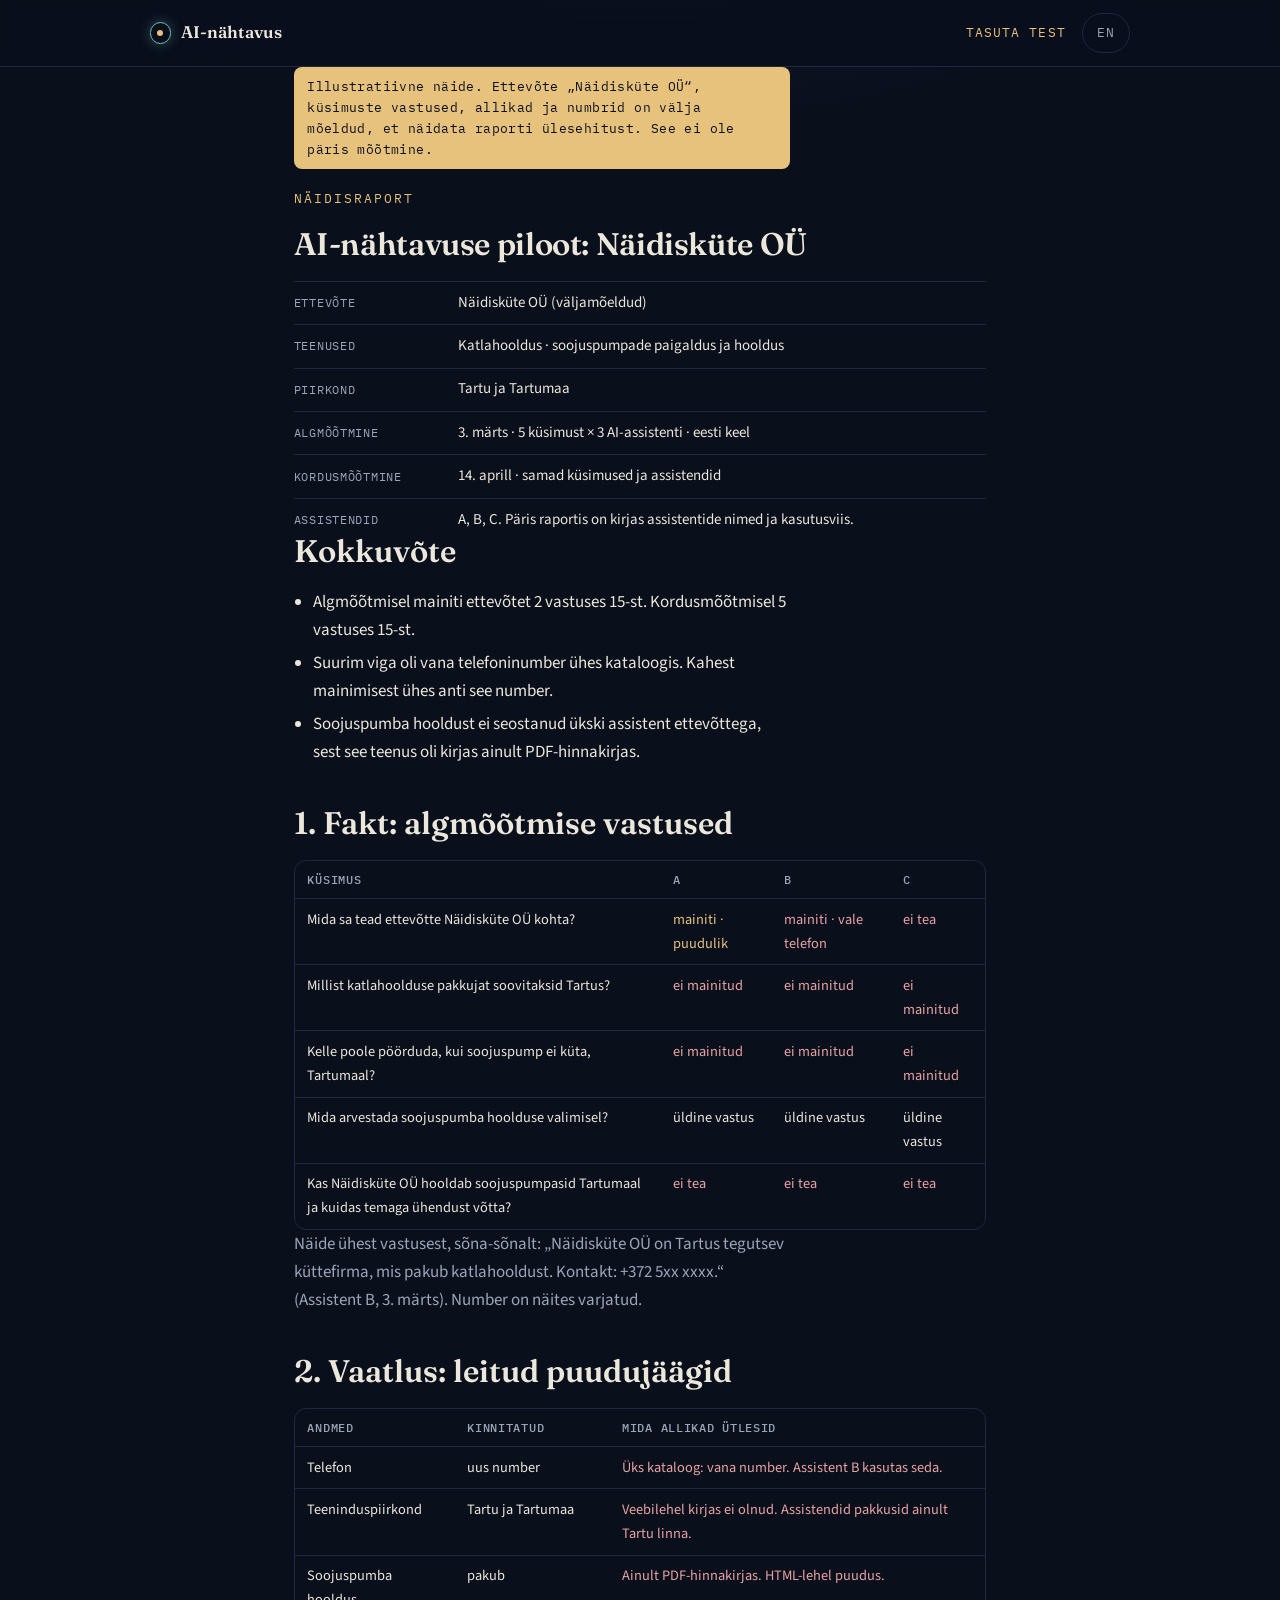
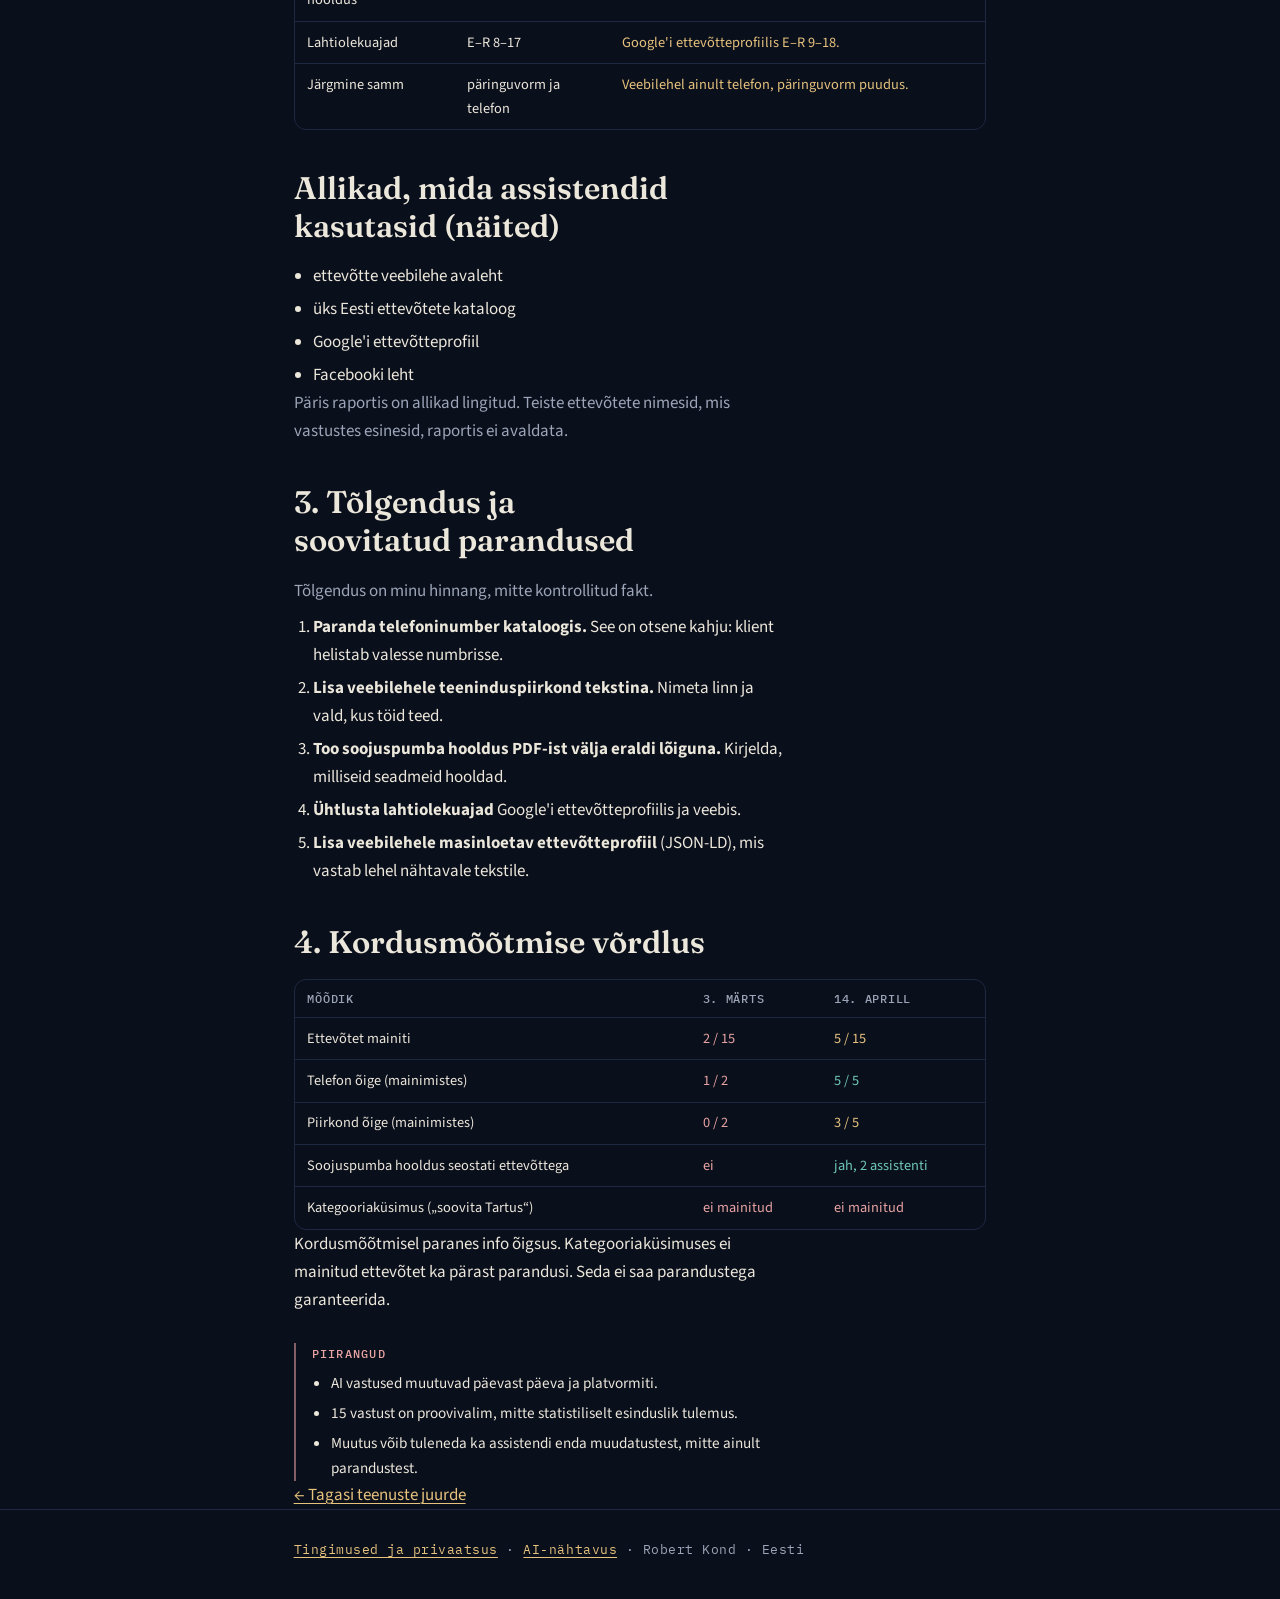
==== naidisraport.html @ b55ccf9b "feat: illustrative sample report page (fictional company, noindex) Fact, observation and interpretat" ====
<!DOCTYPE html>
<html lang="et" data-default-lang="et">
<head>
<meta charset="utf-8">
<meta name="viewport" content="width=device-width, initial-scale=1, viewport-fit=cover">
<title>Näidisraport · AI-nähtavus</title>
<meta name="description" content="Illustratiivne näidisraport: kuidas näeb välja AI-nähtavuse mõõtmise tulemus. Ettevõte ja andmed on välja mõeldud.">
<!-- Fictional company: keep it out of search indexes so no system mistakes it for a real business. -->
<meta name="robots" content="noindex">
<meta name="theme-color" content="#0A0F1C">
<link rel="canonical" href="https://rkcd.github.io/ai-nahtavus/naidisraport.html">
<script>(function(){var d=document.documentElement,q=location.search.match(/[?&]lang=(en|et)\b/),h=location.hash.match(/-(en|et)$/),l=q?q[1]:h?h[1]:d.getAttribute("data-default-lang");d.classList.add("js","lang-"+l);d.lang=l;})();</script>
<link rel="preconnect" href="https://fonts.googleapis.com">
<link rel="preconnect" href="https://fonts.gstatic.com" crossorigin>
<link rel="stylesheet" href="https://fonts.googleapis.com/css2?family=Fraunces:ital,wght@0,600;1,500&family=IBM+Plex+Mono:wght@400;500&family=Source+Sans+3:wght@400;600&display=swap">
<link rel="stylesheet" href="site.css">
</head>
<body>
<div class="stars-static" aria-hidden="true"></div>

<!-- ================= EESTI ================= -->
<div class="page" data-lang="et" lang="et">
<a class="skip-link" href="#main-et">Hüppa sisu juurde</a>
<header class="site-head">
  <div class="wrap">
    <a class="site-name" href="./"><span class="mark" aria-hidden="true"></span>AI-nähtavus</a>
    <span class="head-right">
      <a class="head-link" href="./#test-et">Tasuta test</a>
      <button class="lang-btn" type="button" data-set="en" aria-label="Switch to English">EN</button>
    </span>
  </div>
</header>
<main id="main-et">
  <article class="block top doc" aria-labelledby="h-r-et">
    <div class="wrap">
      <p class="notice">Illustratiivne näide. Ettevõte „Näidisküte OÜ“, küsimuste vastused, allikad ja numbrid on välja mõeldud, et näidata raporti ülesehitust. See ei ole päris mõõtmine.</p>
      <p class="kicker">Näidisraport</p>
      <h1 id="h-r-et" class="h2">AI-nähtavuse piloot: Näidisküte OÜ</h1>
      <dl class="spec">
        <div><dt>Ettevõte</dt><dd>Näidisküte OÜ (väljamõeldud)</dd></div>
        <div><dt>Teenused</dt><dd>Katlahooldus · soojuspumpade paigaldus ja hooldus</dd></div>
        <div><dt>Piirkond</dt><dd>Tartu ja Tartumaa</dd></div>
        <div><dt>Algmõõtmine</dt><dd>3. märts · 5 küsimust × 3 AI-assistenti · eesti keel</dd></div>
        <div><dt>Kordusmõõtmine</dt><dd>14. aprill · samad küsimused ja assistendid</dd></div>
        <div><dt>Assistendid</dt><dd>A, B, C. Päris raportis on kirjas assistentide nimed ja kasutusviis.</dd></div>
      </dl>

      <h2>Kokkuvõte</h2>
      <ul>
        <li>Algmõõtmisel mainiti ettevõtet 2 vastuses 15-st. Kordusmõõtmisel 5 vastuses 15-st.</li>
        <li>Suurim viga oli vana telefoninumber ühes kataloogis. Kahest mainimisest ühes anti see number.</li>
        <li>Soojuspumba hooldust ei seostanud ükski assistent ettevõttega, sest see teenus oli kirjas ainult PDF-hinnakirjas.</li>
      </ul>

      <h2>1. Fakt: algmõõtmise vastused</h2>
      <div class="rtable-wrap">
        <table class="rtable">
          <thead><tr><th>Küsimus</th><th>A</th><th>B</th><th>C</th></tr></thead>
          <tbody>
            <tr><td>Mida sa tead ettevõtte Näidisküte OÜ kohta?</td><td class="mid">mainiti · puudulik</td><td class="bad">mainiti · vale telefon</td><td class="bad">ei tea</td></tr>
            <tr><td>Millist katlahoolduse pakkujat soovitaksid Tartus?</td><td class="bad">ei mainitud</td><td class="bad">ei mainitud</td><td class="bad">ei mainitud</td></tr>
            <tr><td>Kelle poole pöörduda, kui soojuspump ei küta, Tartumaal?</td><td class="bad">ei mainitud</td><td class="bad">ei mainitud</td><td class="bad">ei mainitud</td></tr>
            <tr><td>Mida arvestada soojuspumba hoolduse valimisel?</td><td>üldine vastus</td><td>üldine vastus</td><td>üldine vastus</td></tr>
            <tr><td>Kas Näidisküte OÜ hooldab soojuspumpasid Tartumaal ja kuidas temaga ühendust võtta?</td><td class="bad">ei tea</td><td class="bad">ei tea</td><td class="bad">ei tea</td></tr>
          </tbody>
        </table>
      </div>
      <p class="muted">Näide ühest vastusest, sõna-sõnalt: „Näidisküte OÜ on Tartus tegutsev küttefirma, mis pakub katlahooldust. Kontakt: +372 5xx xxxx.“ (Assistent B, 3. märts). Number on näites varjatud.</p>

      <h2>2. Vaatlus: leitud puudujäägid</h2>
      <div class="rtable-wrap">
        <table class="rtable">
          <thead><tr><th>Andmed</th><th>Kinnitatud</th><th>Mida allikad ütlesid</th></tr></thead>
          <tbody>
            <tr><td>Telefon</td><td>uus number</td><td class="bad">Üks kataloog: vana number. Assistent B kasutas seda.</td></tr>
            <tr><td>Teeninduspiirkond</td><td>Tartu ja Tartumaa</td><td class="bad">Veebilehel kirjas ei olnud. Assistendid pakkusid ainult Tartu linna.</td></tr>
            <tr><td>Soojuspumba hooldus</td><td>pakub</td><td class="bad">Ainult PDF-hinnakirjas. HTML-lehel puudus.</td></tr>
            <tr><td>Lahtiolekuajad</td><td>E–R 8–17</td><td class="mid">Google'i ettevõtteprofiilis E–R 9–18.</td></tr>
            <tr><td>Järgmine samm</td><td>päringuvorm ja telefon</td><td class="mid">Veebilehel ainult telefon, päringuvorm puudus.</td></tr>
          </tbody>
        </table>
      </div>

      <h2>Allikad, mida assistendid kasutasid (näited)</h2>
      <ul>
        <li>ettevõtte veebilehe avaleht</li>
        <li>üks Eesti ettevõtete kataloog</li>
        <li>Google'i ettevõtteprofiil</li>
        <li>Facebooki leht</li>
      </ul>
      <p class="muted">Päris raportis on allikad lingitud. Teiste ettevõtete nimesid, mis vastustes esinesid, raportis ei avaldata.</p>

      <h2>3. Tõlgendus ja soovitatud parandused</h2>
      <p class="muted">Tõlgendus on minu hinnang, mitte kontrollitud fakt.</p>
      <ol>
        <li><b>Paranda telefoninumber kataloogis.</b> See on otsene kahju: klient helistab valesse numbrisse.</li>
        <li><b>Lisa veebilehele teeninduspiirkond tekstina.</b> Nimeta linn ja vald, kus töid teed.</li>
        <li><b>Too soojuspumba hooldus PDF-ist välja eraldi lõiguna.</b> Kirjelda, milliseid seadmeid hooldad.</li>
        <li><b>Ühtlusta lahtiolekuajad</b> Google'i ettevõtteprofiilis ja veebis.</li>
        <li><b>Lisa veebilehele masinloetav ettevõtteprofiil</b> (JSON-LD), mis vastab lehel nähtavale tekstile.</li>
      </ol>

      <h2>4. Kordusmõõtmise võrdlus</h2>
      <div class="rtable-wrap">
        <table class="rtable">
          <thead><tr><th>Mõõdik</th><th>3. märts</th><th>14. aprill</th></tr></thead>
          <tbody>
            <tr><td>Ettevõtet mainiti</td><td class="bad">2 / 15</td><td class="mid">5 / 15</td></tr>
            <tr><td>Telefon õige (mainimistes)</td><td class="bad">1 / 2</td><td class="ok">5 / 5</td></tr>
            <tr><td>Piirkond õige (mainimistes)</td><td class="bad">0 / 2</td><td class="mid">3 / 5</td></tr>
            <tr><td>Soojuspumba hooldus seostati ettevõttega</td><td class="bad">ei</td><td class="ok">jah, 2 assistenti</td></tr>
            <tr><td>Kategooriaküsimus („soovita Tartus“)</td><td class="bad">ei mainitud</td><td class="bad">ei mainitud</td></tr>
          </tbody>
        </table>
      </div>
      <p>Kordusmõõtmisel paranes info õigsus. Kategooriaküsimuses ei mainitud ettevõtet ka pärast parandusi. Seda ei saa parandustega garanteerida.</p>

      <div class="limits">
        <b class="label">Piirangud</b>
        <ul>
          <li>AI vastused muutuvad päevast päeva ja platvormiti.</li>
          <li>15 vastust on proovivalim, mitte statistiliselt esinduslik tulemus.</li>
          <li>Muutus võib tuleneda ka assistendi enda muudatustest, mitte ainult parandustest.</li>
        </ul>
      </div>
      <p class="more"><a href="./#teenused-et">← Tagasi teenuste juurde</a></p>
    </div>
  </article>
</main>
<footer class="site-foot"><div class="wrap"><p><a href="tingimused.html">Tingimused ja privaatsus</a> · <a href="./">AI-nähtavus</a> · Robert Kond · Eesti</p></div></footer>
</div>

<!-- ================= ENGLISH ================= -->
<div class="page" data-lang="en" lang="en">
<a class="skip-link" href="#main-en">Skip to content</a>
<header class="site-head">
  <div class="wrap">
    <a class="site-name" href="./?lang=en"><span class="mark" aria-hidden="true"></span>AI Visibility</a>
    <span class="head-right">
      <a class="head-link" href="./?lang=en#test-en">Free test</a>
      <button class="lang-btn" type="button" data-set="et" aria-label="Vaheta eesti keelde">ET</button>
    </span>
  </div>
</header>
<main id="main-en">
  <article class="block top doc" aria-labelledby="h-r-en">
    <div class="wrap">
      <p class="notice">Illustrative example. The company “Näidisküte OÜ”, the answers, sources and numbers are made up to show how the report is structured. This is not a real measurement.</p>
      <p class="kicker">Sample report</p>
      <h1 id="h-r-en" class="h2">AI visibility pilot: Näidisküte OÜ</h1>
      <dl class="spec">
        <div><dt>Company</dt><dd>Näidisküte OÜ (fictional)</dd></div>
        <div><dt>Services</dt><dd>Boiler maintenance · heat pump installation and maintenance</dd></div>
        <div><dt>Area</dt><dd>Tartu and Tartu County</dd></div>
        <div><dt>Baseline</dt><dd>3 March · 5 questions × 3 AI assistants · Estonian</dd></div>
        <div><dt>Follow-up</dt><dd>14 April · same questions and assistants</dd></div>
        <div><dt>Assistants</dt><dd>A, B, C. A real report names the assistants and how they were used.</dd></div>
      </dl>

      <h2>Summary</h2>
      <ul>
        <li>At baseline the company was mentioned in 2 of 15 answers. At follow-up, in 5 of 15.</li>
        <li>The biggest error was an old phone number in one directory. One of the two mentions gave that number.</li>
        <li>No assistant linked heat pump maintenance to the company, because the service was only listed in a PDF price list.</li>
      </ul>

      <h2>1. Fact: baseline answers</h2>
      <div class="rtable-wrap">
        <table class="rtable">
          <thead><tr><th>Question</th><th>A</th><th>B</th><th>C</th></tr></thead>
          <tbody>
            <tr><td>What do you know about Näidisküte OÜ?</td><td class="mid">mentioned · incomplete</td><td class="bad">mentioned · wrong phone</td><td class="bad">doesn’t know</td></tr>
            <tr><td>Which boiler maintenance provider would you recommend in Tartu?</td><td class="bad">not mentioned</td><td class="bad">not mentioned</td><td class="bad">not mentioned</td></tr>
            <tr><td>Who should I call if my heat pump isn’t heating, in Tartu County?</td><td class="bad">not mentioned</td><td class="bad">not mentioned</td><td class="bad">not mentioned</td></tr>
            <tr><td>What should I consider when choosing heat pump maintenance?</td><td>general answer</td><td>general answer</td><td>general answer</td></tr>
            <tr><td>Does Näidisküte OÜ service heat pumps in Tartu County, and how do I contact them?</td><td class="bad">doesn’t know</td><td class="bad">doesn’t know</td><td class="bad">doesn’t know</td></tr>
          </tbody>
        </table>
      </div>
      <p class="muted">One answer, word for word: “Näidisküte OÜ is a heating company in Tartu offering boiler maintenance. Contact: +372 5xx xxxx.” (Assistant B, 3 March). The number is masked in this example.</p>

      <h2>2. Observation: gaps found</h2>
      <div class="rtable-wrap">
        <table class="rtable">
          <thead><tr><th>Data</th><th>Confirmed</th><th>What sources said</th></tr></thead>
          <tbody>
            <tr><td>Phone</td><td>new number</td><td class="bad">One directory: old number. Assistant B used it.</td></tr>
            <tr><td>Service area</td><td>Tartu and Tartu County</td><td class="bad">Not stated on the website. Assistants offered only Tartu city.</td></tr>
            <tr><td>Heat pump maintenance</td><td>offered</td><td class="bad">Only in a PDF price list. Missing from the HTML pages.</td></tr>
            <tr><td>Opening hours</td><td>Mon–Fri 8–17</td><td class="mid">Google Business Profile: Mon–Fri 9–18.</td></tr>
            <tr><td>Next step</td><td>enquiry form and phone</td><td class="mid">Website showed only the phone, no enquiry form.</td></tr>
          </tbody>
        </table>
      </div>

      <h2>Sources the assistants used (examples)</h2>
      <ul>
        <li>company website front page</li>
        <li>one Estonian business directory</li>
        <li>Google Business Profile</li>
        <li>Facebook page</li>
      </ul>
      <p class="muted">A real report links the sources. Names of other companies that appeared in the answers are not published.</p>

      <h2>3. Interpretation and recommended fixes</h2>
      <p class="muted">Interpretation is my view, not a verified fact.</p>
      <ol>
        <li><b>Fix the phone number in the directory.</b> This is direct harm: customers call the wrong number.</li>
        <li><b>State the service area on the website as text.</b> Name the towns and municipalities you cover.</li>
        <li><b>Move heat pump maintenance out of the PDF into its own section.</b> Say which equipment you service.</li>
        <li><b>Align opening hours</b> in the Google Business Profile and on the website.</li>
        <li><b>Add a machine-readable company profile</b> (JSON-LD) to the website that matches the visible text.</li>
      </ol>

      <h2>4. Follow-up comparison</h2>
      <div class="rtable-wrap">
        <table class="rtable">
          <thead><tr><th>Measure</th><th>3 March</th><th>14 April</th></tr></thead>
          <tbody>
            <tr><td>Company mentioned</td><td class="bad">2 / 15</td><td class="mid">5 / 15</td></tr>
            <tr><td>Phone correct (in mentions)</td><td class="bad">1 / 2</td><td class="ok">5 / 5</td></tr>
            <tr><td>Area correct (in mentions)</td><td class="bad">0 / 2</td><td class="mid">3 / 5</td></tr>
            <tr><td>Heat pump maintenance linked to the company</td><td class="bad">no</td><td class="ok">yes, 2 assistants</td></tr>
            <tr><td>Category question (“recommend in Tartu”)</td><td class="bad">not mentioned</td><td class="bad">not mentioned</td></tr>
          </tbody>
        </table>
      </div>
      <p>The accuracy of the information improved at follow-up. The company was still not mentioned in the category question. Fixes cannot guarantee that.</p>

      <div class="limits">
        <b class="label">Limits</b>
        <ul>
          <li>AI answers change from day to day and between platforms.</li>
          <li>15 answers is a sample, not a statistically representative result.</li>
          <li>A change can also come from the assistant itself, not only from the fixes.</li>
        </ul>
      </div>
      <p class="more"><a href="./?lang=en#services-en">← Back to services</a></p>
    </div>
  </article>
</main>
<footer class="site-foot"><div class="wrap"><p><a href="tingimused.html?lang=en">Terms and privacy</a> · <a href="./?lang=en">AI Visibility</a> · Robert Kond · Estonia</p></div></footer>
</div>

<script src="site.js"></script>
</body>
</html>
---- site.css ----
/* AI-nähtavus. Layout: a night sky. Topic stars drift slowly toward the portrait in the hero; below it, one calm reading column on deep navy. */
:root {
  --night: #0A0F1C;
  --night-2: #101828;
  --line: #1E2840;
  --ivory: #ECE7DB;
  --muted: #9CA5B7;
  --gold: #E6C27D;
  --gold-hi: #F2D8A4;
  --teal: #6FC7B8;
  --on-gold: #0A0F1C;
  --warn: #E8A3A3;
  --display: "Fraunces", Georgia, "Times New Roman", serif;
  --sans: "Source Sans 3", "Segoe UI", system-ui, sans-serif;
  --mono: "IBM Plex Mono", ui-monospace, "Cascadia Mono", Consolas, monospace;
  color-scheme: dark;
}

* { box-sizing: border-box; }
html { scroll-behavior: smooth; }
@media (prefers-reduced-motion: reduce) { html { scroll-behavior: auto; } }
body {
  margin: 0; position: relative; min-height: 100vh;
  background:
    radial-gradient(1100px 620px at 50% -8%, #16223C 0%, rgba(22,34,60,0) 62%),
    var(--night);
  color: var(--ivory); font-family: var(--sans); font-size: 1.0625rem; line-height: 1.65;
  -webkit-font-smoothing: antialiased;
}
h1, h2, h3, p, ol, ul, dl, dd { margin: 0; }
a { color: var(--gold); text-decoration-thickness: 1px; text-underline-offset: 3px; }
a:hover { color: var(--gold-hi); }
:focus-visible { outline: 2px solid var(--gold); outline-offset: 3px; border-radius: 3px; }
::selection { background: var(--gold); color: var(--on-gold); }

/* Static star texture for the whole page, very faint */
.stars-static {
  position: fixed; inset: 0; z-index: 0; pointer-events: none; opacity: .3;
  background-image:
    radial-gradient(1px 1px at 23px 41px, rgba(236,231,219,.55) 50%, transparent 52%),
    radial-gradient(1px 1px at 171px 97px, rgba(236,231,219,.35) 50%, transparent 52%),
    radial-gradient(1.2px 1.2px at 303px 211px, rgba(111,199,184,.45) 50%, transparent 52%),
    radial-gradient(1px 1px at 88px 287px, rgba(236,231,219,.3) 50%, transparent 52%),
    radial-gradient(1px 1px at 377px 343px, rgba(230,194,125,.4) 50%, transparent 52%),
    radial-gradient(1px 1px at 241px 19px, rgba(236,231,219,.3) 50%, transparent 52%);
  background-size: 420px 380px;
}

.page { position: relative; z-index: 1; }
.wrap { max-width: 46rem; margin: 0 auto; padding-inline: max(16px, 1.35rem); }

.skip-link { position: absolute; left: -999px; top: 0; z-index: 10; background: var(--gold); color: var(--on-gold); padding: .5rem 1rem; }
.skip-link:focus { left: 0; }

/* ---- Header ---- */
.site-head { position: sticky; top: env(safe-area-inset-top, 0px); z-index: 5; background: rgba(10,15,28,.86); -webkit-backdrop-filter: blur(8px); backdrop-filter: blur(8px); border-bottom: 1px solid var(--line); }
.site-head .wrap { max-width: 64rem; display: flex; align-items: center; justify-content: space-between; gap: 1rem; padding-top: .7rem; padding-bottom: .7rem; }
.site-name { display: inline-flex; align-items: center; gap: .6rem; font-family: var(--display); font-weight: 600; font-size: 1.05rem; color: var(--ivory); text-decoration: none; }
.head-avatar { width: 1.9rem; height: 1.9rem; border-radius: 50%; object-fit: cover; border: 1px solid rgba(230,194,125,.45); }
.head-right { display: flex; align-items: center; gap: 1rem; }
.lang-btn {
  font: inherit; font-family: var(--mono); font-size: .8rem; letter-spacing: .08em;
  color: var(--muted); background: transparent; border: 1px solid var(--line);
  border-radius: 999px; padding: .55rem .9rem; min-height: 2.5rem; cursor: pointer;
}
.lang-btn:hover { color: var(--gold); border-color: var(--gold); }
.head-link { font-family: var(--mono); font-size: .8rem; letter-spacing: .08em; text-transform: uppercase; color: var(--gold); text-decoration: none; padding-block: .7rem; }
.head-link.soft { color: var(--muted); }
.head-link.soft:hover { color: var(--gold); }

/* ---- Hero ---- */
.hero {
  position: relative; isolation: isolate;
  text-align: center; padding-block: 3rem 3.4rem;
  background: radial-gradient(ellipse 60% 48% at 50% 24%, rgba(230,194,125,.07), rgba(230,194,125,0) 70%);
}
.hero::before {
  content: ""; position: absolute; inset: 0 0 auto 0; height: 22rem; z-index: -1; pointer-events: none;
  background:
    linear-gradient(180deg, rgba(10,15,28,.2) 0%, rgba(10,15,28,.5) 60%, rgba(10,15,28,.7) 100%),
    url("hero-bg.jpg") 22% 45% / cover no-repeat;
  -webkit-mask-image: linear-gradient(180deg, #000 0%, #000 40%, transparent 100%);
  mask-image: linear-gradient(180deg, #000 0%, #000 40%, transparent 100%);
}
.hero .wrap { display: grid; justify-items: center; gap: 0; max-width: 48rem; }
.portrait {
  width: 7rem; height: 7rem; border-radius: 50%; object-fit: cover; display: block;
  border: 1px solid rgba(230,194,125,.55);
  box-shadow: 0 0 0 6px rgba(230,194,125,.06), 0 0 48px 6px rgba(230,194,125,.14);
}
h1 {
  font-family: var(--display); font-weight: 600; line-height: 1.12; letter-spacing: -0.012em; text-wrap: balance;
}
.lead { margin-top: 1.4rem; font-size: 1.1rem; color: var(--muted); max-width: 56ch; text-wrap: pretty; }
.cta-row { margin-top: 2rem; display: flex; flex-wrap: wrap; justify-content: center; gap: .75rem; }
.btn {
  display: inline-flex; align-items: center; font-family: var(--sans); font-size: .98rem; font-weight: 600;
  padding: .72rem 1.35rem; border-radius: 999px; text-decoration: none; cursor: pointer; border: 1px solid transparent;
  transition: background-color .15s ease, border-color .15s ease, color .15s ease;
}
.btn-gold { background: var(--gold); color: var(--on-gold); }
.btn-gold:hover { background: var(--gold-hi); color: var(--on-gold); }
.btn-ghost { background: rgba(10,15,28,.4); color: var(--ivory); border-color: var(--line); }
.btn-ghost:hover { border-color: var(--gold); color: var(--gold); }

/* ---- Sections ---- */
section.block { padding-block: 3.6rem; border-top: 1px solid var(--line); }
section.block.top { border-top: 0; padding-top: 2.6rem; }
section[id] { scroll-margin-top: 64px; }
.kicker { font-family: var(--mono); font-size: .8rem; letter-spacing: .16em; text-transform: uppercase; color: var(--gold); margin-bottom: 1rem; }
h2 {
  font-family: var(--display); font-weight: 600; font-size: clamp(1.5rem, 3.4vw, 1.95rem);
  line-height: 1.22; text-wrap: balance; margin-bottom: 1.1rem; max-width: 26ch;
}
.section-lead { color: var(--muted); max-width: 62ch; margin-bottom: 1.4rem; }

/* ---- Shared ---- */
.label { display: block; font-family: var(--mono); font-size: .78rem; font-weight: 500; letter-spacing: .1em; text-transform: uppercase; color: var(--gold); margin-bottom: .15rem; }
.bg-line { margin-top: 1.2rem; color: var(--muted); font-size: .95rem; max-width: 62ch; }
.bg-line b { color: var(--ivory); font-weight: 600; }

/* ---- Theses ---- */
.openings { list-style: none; padding: 0; display: grid; gap: 1rem; grid-template-columns: 1fr; }
.opening { display: flex; flex-direction: column; gap: .55rem; border: 1px solid var(--line); border-radius: 14px; padding: 1.2rem 1.25rem 1.05rem; background: rgba(16,24,40,.6); }
.opening h2 { font-size: 1.12rem; line-height: 1.3; margin-bottom: 0; max-width: none; }
h1.h2 { font-size: clamp(1.5rem, 3.4vw, 1.95rem); line-height: 1.22; margin-bottom: 1.1rem; max-width: 26ch; }
.opening p { font-size: .95rem; }
.op-now { color: var(--ivory); }
/* ---- Contact ---- */
.contact { text-align: center; }
.contact h2, .contact .lead { margin-inline: auto; }
.contact .cta-row { margin-top: 1.4rem; }

/* ---- Footer ---- */
.site-foot { border-top: 1px solid var(--line); }
.site-foot .wrap { padding-block: 1.8rem max(2.4rem, env(safe-area-inset-bottom, 0px)); display: grid; gap: .5rem; }
.site-foot p { font-family: var(--mono); font-size: .8rem; color: var(--muted); letter-spacing: .04em; }

/* ---- Load ---- */
@keyframes rise { from { opacity: 0; transform: translateY(10px); } to { opacity: 1; transform: none; } }
.js .hero .wrap > * { animation: rise .7s ease both; }
.js .hero .wrap > *:nth-child(2) { animation-delay: .08s; }
.js .hero .wrap > *:nth-child(3) { animation-delay: .16s; }
.js .hero .wrap > *:nth-child(4) { animation-delay: .24s; }
.js .hero .wrap > *:nth-child(5) { animation-delay: .32s; }
.js .hero .wrap > *:nth-child(6) { animation-delay: .4s; }
.js .hero .wrap > *:nth-child(7) { animation-delay: .48s; }
@media (prefers-reduced-motion: reduce) { .js .hero .wrap > * { animation: none; } }

@media (max-width: 40rem) {
  .head-link.soft { display: none; }
}

/* ---- Service page (index.html): same sky, one more instrument panel ---- */
.svc-hero .wrap { max-width: 50rem; }
section.wide .wrap { max-width: 64rem; }
.svc-hero .kicker { margin-bottom: 1.1rem; }
h1.ask { font-size: clamp(2.05rem, 6.4vw, 3.3rem); max-width: 18ch; }
.svc-hero .lead { color: var(--ivory); opacity: .9; }
.for-whom { margin-top: 1rem; font-family: var(--mono); font-size: .8rem; letter-spacing: .06em; color: var(--muted); }
.for-whom b { color: var(--teal); font-weight: 500; }

.probe {
  margin-top: 2.6rem; width: 100%; max-width: 36rem; text-align: left;
  font-family: var(--mono); font-size: .8rem; line-height: 1.7;
  border: 1px solid rgba(111,199,184,.35); border-radius: 12px; overflow: hidden;
  background: linear-gradient(180deg, rgba(16,24,40,.92), rgba(10,15,28,.92));
  box-shadow: 0 0 0 1px rgba(111,199,184,.06), 0 24px 60px -30px rgba(111,199,184,.35);
}
.probe-h { display: flex; justify-content: space-between; gap: 1rem; padding: .6rem 1rem; border-bottom: 1px solid var(--line); color: var(--teal); letter-spacing: .1em; text-transform: uppercase; font-size: .72rem; }
.probe-q { padding: .9rem 1rem .5rem; color: var(--ivory); font-size: .9rem; }
.probe-rows { list-style: none; margin: 0; padding: .2rem 1rem .8rem; display: grid; gap: .1rem; }
.probe-rows li { display: grid; grid-template-columns: minmax(0, 1fr) auto auto; gap: .9rem; color: var(--muted); }
.probe-rows .v { color: var(--gold); }
.probe-f { padding: .55rem 1rem; border-top: 1px dashed var(--line); color: var(--muted); font-size: .72rem; }

.problem { list-style: none; padding: 0; display: grid; gap: .8rem; }
.problem li { padding-left: 1.4rem; position: relative; color: var(--ivory); max-width: 62ch; }
.problem li::before { content: ""; position: absolute; left: .2rem; top: .62em; width: .45rem; height: .45rem; border-radius: 50%; border: 1px solid var(--gold); }

.steps { list-style: none; padding: 0; display: grid; grid-template-columns: repeat(4, minmax(0, 1fr)); gap: .8rem; counter-reset: step; }
.steps li { counter-increment: step; border-top: 2px solid var(--line); padding-top: .8rem; }
.steps li::before { content: "0" counter(step); display: block; font-family: var(--mono); font-size: .78rem; color: var(--teal); letter-spacing: .1em; }
.steps b { display: block; margin-top: .2rem; font-family: var(--display); font-weight: 600; font-size: 1.08rem; }
.steps span { display: block; margin-top: .25rem; color: var(--muted); font-size: .92rem; }
.steps li:last-child { border-top-color: var(--teal); }

.tiers { display: grid; grid-template-columns: repeat(3, minmax(0, 1fr)); gap: .9rem; align-items: stretch; }
.tier { display: flex; flex-direction: column; gap: .6rem; border: 1px solid var(--line); border-radius: 14px; padding: 1.15rem 1.15rem 1.2rem; background: rgba(16,24,40,.6); }
.tier.main { border-color: rgba(230,194,125,.55); box-shadow: 0 0 40px -18px rgba(230,194,125,.45); }
.tier h3 { font-family: var(--display); font-weight: 600; font-size: 1.15rem; line-height: 1.25; }
.tier p { color: var(--muted); font-size: .94rem; }
.tier .note { font-family: var(--mono); font-size: .76rem; color: var(--muted); border-top: 1px solid var(--line); padding-top: .6rem; margin-top: auto; }
.tier .btn { align-self: flex-start; margin-top: .3rem; }
.tag { align-self: flex-start; font-family: var(--mono); font-size: .72rem; letter-spacing: .1em; text-transform: uppercase; border-radius: 999px; padding: .2rem .65rem; border: 1px solid var(--line); color: var(--muted); }
.tag.free { color: var(--teal); border-color: rgba(111,199,184,.45); }
.tag.core { color: var(--gold); border-color: rgba(230,194,125,.5); }
.ticks { list-style: none; padding: 0; display: grid; gap: .3rem; font-size: .93rem; }
.ticks li { padding-left: 1.1rem; position: relative; }
.ticks li::before { content: "·"; position: absolute; left: .25rem; color: var(--gold); font-weight: 600; }
.fine { margin-top: 1.2rem; color: var(--muted); font-size: .93rem; max-width: 62ch; }

.limits { margin-top: 1.8rem; border-left: 2px solid rgba(232,163,163,.55); padding-left: 1rem; max-width: 62ch; }
.limits .label { color: var(--warn); }
.limits ul { margin: .4rem 0 0; padding-left: 1.1rem; color: var(--ivory); font-size: .95rem; display: grid; gap: .25rem; }

.qlist { padding: 0; list-style: none; display: grid; gap: .7rem; counter-reset: q; }
.qlist li { counter-increment: q; display: grid; grid-template-columns: 2.2rem minmax(0, 1fr); gap: .2rem .6rem; }
.qlist li::before { content: "Q" counter(q); grid-row: span 2; font-family: var(--mono); font-size: .8rem; color: var(--teal); padding-top: .2rem; }
.qlist b { font-weight: 600; }
.qlist q { font-family: var(--mono); font-size: .85rem; color: var(--muted); quotes: "„" "“" "‘" "’"; }
.h3 { font-family: var(--display); font-weight: 600; font-size: 1.12rem; margin: 2rem 0 .8rem; }
.fields { list-style: none; padding: 0; display: flex; flex-wrap: wrap; gap: .45rem; }
.fields li { font-family: var(--mono); font-size: .78rem; border: 1px solid var(--line); border-radius: 6px; padding: .2rem .6rem; color: var(--ivory); background: rgba(16,24,40,.6); }
.kinds { display: grid; grid-template-columns: repeat(3, minmax(0, 1fr)); gap: .8rem; }
.kinds div { border: 1px solid var(--line); border-radius: 12px; padding: .9rem 1rem; }
.kinds dd { color: var(--muted); font-size: .93rem; }

.who { display: grid; grid-template-columns: auto minmax(0, 1fr); gap: 1.2rem; align-items: start; }
.who .portrait { width: 4.5rem; height: 4.5rem; }
.who p + p { margin-top: .7rem; }
.who .ticks { margin-top: .8rem; }

.order { margin: 1.6rem auto 0; max-width: 34rem; display: grid; gap: .9rem; text-align: left; }
.order label { display: grid; gap: .3rem; font-size: .92rem; color: var(--muted); }
.order input, .order select {
  font: inherit; color: var(--ivory); background: rgba(10,15,28,.7); border: 1px solid var(--line); border-radius: 10px;
  padding: .7rem .85rem; min-height: 2.9rem; width: 100%;
}
.order input:focus-visible, .order select:focus-visible { outline: 2px solid var(--gold); outline-offset: 1px; border-color: transparent; }
.order .btn { justify-self: start; border: 0; }
.order-note { font-size: .86rem; color: var(--muted); }
.order-status { font-family: var(--mono); font-size: .8rem; color: var(--gold); min-height: 1.2em; }
.contact .order-note a { color: var(--gold); }

@media (max-width: 52rem) {
  .steps { grid-template-columns: repeat(2, minmax(0, 1fr)); }
  .tiers, .kinds { grid-template-columns: 1fr; }
}
@media (max-width: 40rem) {
  .steps { grid-template-columns: 1fr; }
  .probe-rows li { grid-template-columns: minmax(0, 1fr) auto; }
  .probe-rows li .x { display: none; }
  .who { grid-template-columns: 1fr; }
}

/* ---- Brand mark (standalone service site) ---- */
.mark { width: 1.35rem; height: 1.35rem; border-radius: 50%; flex: none; border: 1.5px solid var(--teal); position: relative; box-shadow: 0 0 14px -2px rgba(111,199,184,.55); }
.mark::after { content: ""; position: absolute; inset: 0; margin: auto; width: .38rem; height: .38rem; border-radius: 50%; background: var(--gold); }

/* ---- Service hero photo: taller on wide screens so the lit workshops on the right stay visible ---- */
@media (min-width: 64rem) {
  .svc-hero::before {
    height: 34rem; background-position: center, 50% 50%;
    -webkit-mask-image: linear-gradient(180deg, #000 0%, #000 58%, transparent 100%);
    mask-image: linear-gradient(180deg, #000 0%, #000 58%, transparent 100%);
  }
}

/* ---- Language blocks: both visible without JS, one hidden as soon as the head script runs ---- */
html.lang-et .page[data-lang="en"], html.lang-en .page[data-lang="et"] { display: none; }

/* ---- v2: four levels, outputs, package spec, FAQ, sample report ---- */
.levels { list-style: none; padding: 0; display: grid; grid-template-columns: repeat(4, minmax(0, 1fr)); gap: .8rem; counter-reset: lvl; }
.levels li { counter-increment: lvl; border: 1px solid var(--line); border-radius: 14px; padding: 1rem 1.05rem 1.1rem; background: rgba(16,24,40,.6); display: flex; flex-direction: column; gap: .35rem; }
.levels li::before { content: "0" counter(lvl); font-family: var(--mono); font-size: .78rem; letter-spacing: .1em; color: var(--teal); }
.levels b { font-family: var(--display); font-weight: 600; font-size: 1.05rem; line-height: 1.25; }
.levels span { color: var(--muted); font-size: .92rem; }
.levels li.future { border-style: dashed; background: transparent; }
.levels li.future::before { color: var(--muted); }
.levels .tag { margin-top: auto; }

.tbd { font-family: var(--mono); font-size: .82em; color: var(--gold); border: 1px dashed rgba(230,194,125,.6); border-radius: 4px; padding: 0 .35rem; white-space: nowrap; }

.outputs { list-style: none; padding: 0; display: grid; grid-template-columns: repeat(2, minmax(0, 1fr)); gap: .55rem 1.4rem; counter-reset: out; }
.outputs li { counter-increment: out; display: grid; grid-template-columns: 1.8rem minmax(0, 1fr); color: var(--ivory); }
.outputs li::before { content: counter(out); font-family: var(--mono); font-size: .8rem; color: var(--teal); padding-top: .2rem; }
.explain { margin-top: 1.6rem; border-left: 2px solid var(--teal); padding: .2rem 0 .2rem 1rem; max-width: 62ch; }
.explain .label { color: var(--teal); }
.explain p { color: var(--ivory); font-size: .97rem; }
.explain p + p { margin-top: .5rem; color: var(--muted); font-size: .93rem; }

.tiers.two { grid-template-columns: minmax(0, 1fr) minmax(0, 1.35fr); }
.spec { display: grid; gap: .55rem; margin-top: .2rem; }
.spec div { display: grid; grid-template-columns: 9.5rem minmax(0, 1fr); gap: .8rem; border-top: 1px solid var(--line); padding-top: .55rem; }
.spec dt { font-family: var(--mono); font-size: .76rem; letter-spacing: .06em; text-transform: uppercase; color: var(--muted); padding-top: .15rem; }
.spec dd { color: var(--ivory); font-size: .94rem; }

.faq { display: grid; gap: .6rem; max-width: 46rem; }
.faq details { border: 1px solid var(--line); border-radius: 12px; background: rgba(16,24,40,.6); }
.faq summary { cursor: pointer; padding: .9rem 2.6rem .9rem 1.05rem; font-weight: 600; position: relative; list-style: none; }
.faq summary::-webkit-details-marker { display: none; }
.faq summary::after { content: "+"; position: absolute; right: 1.05rem; top: .8rem; font-family: var(--mono); color: var(--gold); font-size: 1.1rem; }
.faq details[open] summary::after { content: "−"; }
.faq summary:hover { color: var(--gold); }
.faq details p { padding: 0 1.05rem 1rem; color: var(--muted); font-size: .96rem; max-width: 62ch; }

.notice { font-family: var(--mono); font-size: .8rem; letter-spacing: .03em; color: var(--on-gold); background: var(--gold); border-radius: 8px; padding: .55rem .85rem; margin-bottom: 1.2rem; }
.rtable-wrap { overflow-x: auto; margin-top: .4rem; border: 1px solid var(--line); border-radius: 12px; }
.rtable { width: 100%; border-collapse: collapse; font-size: .9rem; min-width: 30rem; }
.rtable th, .rtable td { text-align: left; padding: .55rem .8rem; border-bottom: 1px solid var(--line); vertical-align: top; }
.rtable th { font-family: var(--mono); font-size: .74rem; letter-spacing: .06em; text-transform: uppercase; color: var(--muted); font-weight: 500; }
.rtable tr:last-child td { border-bottom: 0; }
.rtable .ok { color: var(--teal); }
.rtable .bad { color: var(--warn); }
.rtable .mid { color: var(--gold); }
.sample-cta { margin-top: 1.2rem; }
.doc h2 { margin-top: 2.4rem; }
.doc h2:first-of-type { margin-top: 0; }
.doc p, .doc ul, .doc ol { max-width: 62ch; }
.doc p + p { margin-top: .7rem; }
.doc ul, .doc ol { padding-left: 1.2rem; display: grid; gap: .3rem; margin-top: .5rem; }
.doc .muted { color: var(--muted); }

@media (max-width: 52rem) {
  .levels { grid-template-columns: repeat(2, minmax(0, 1fr)); }
  .tiers.two { grid-template-columns: 1fr; }
}
@media (max-width: 40rem) {
  .levels, .outputs { grid-template-columns: 1fr; }
  .spec div { grid-template-columns: 1fr; gap: .15rem; }
}
.rtable caption { text-align: left; padding: .7rem .8rem 0; }
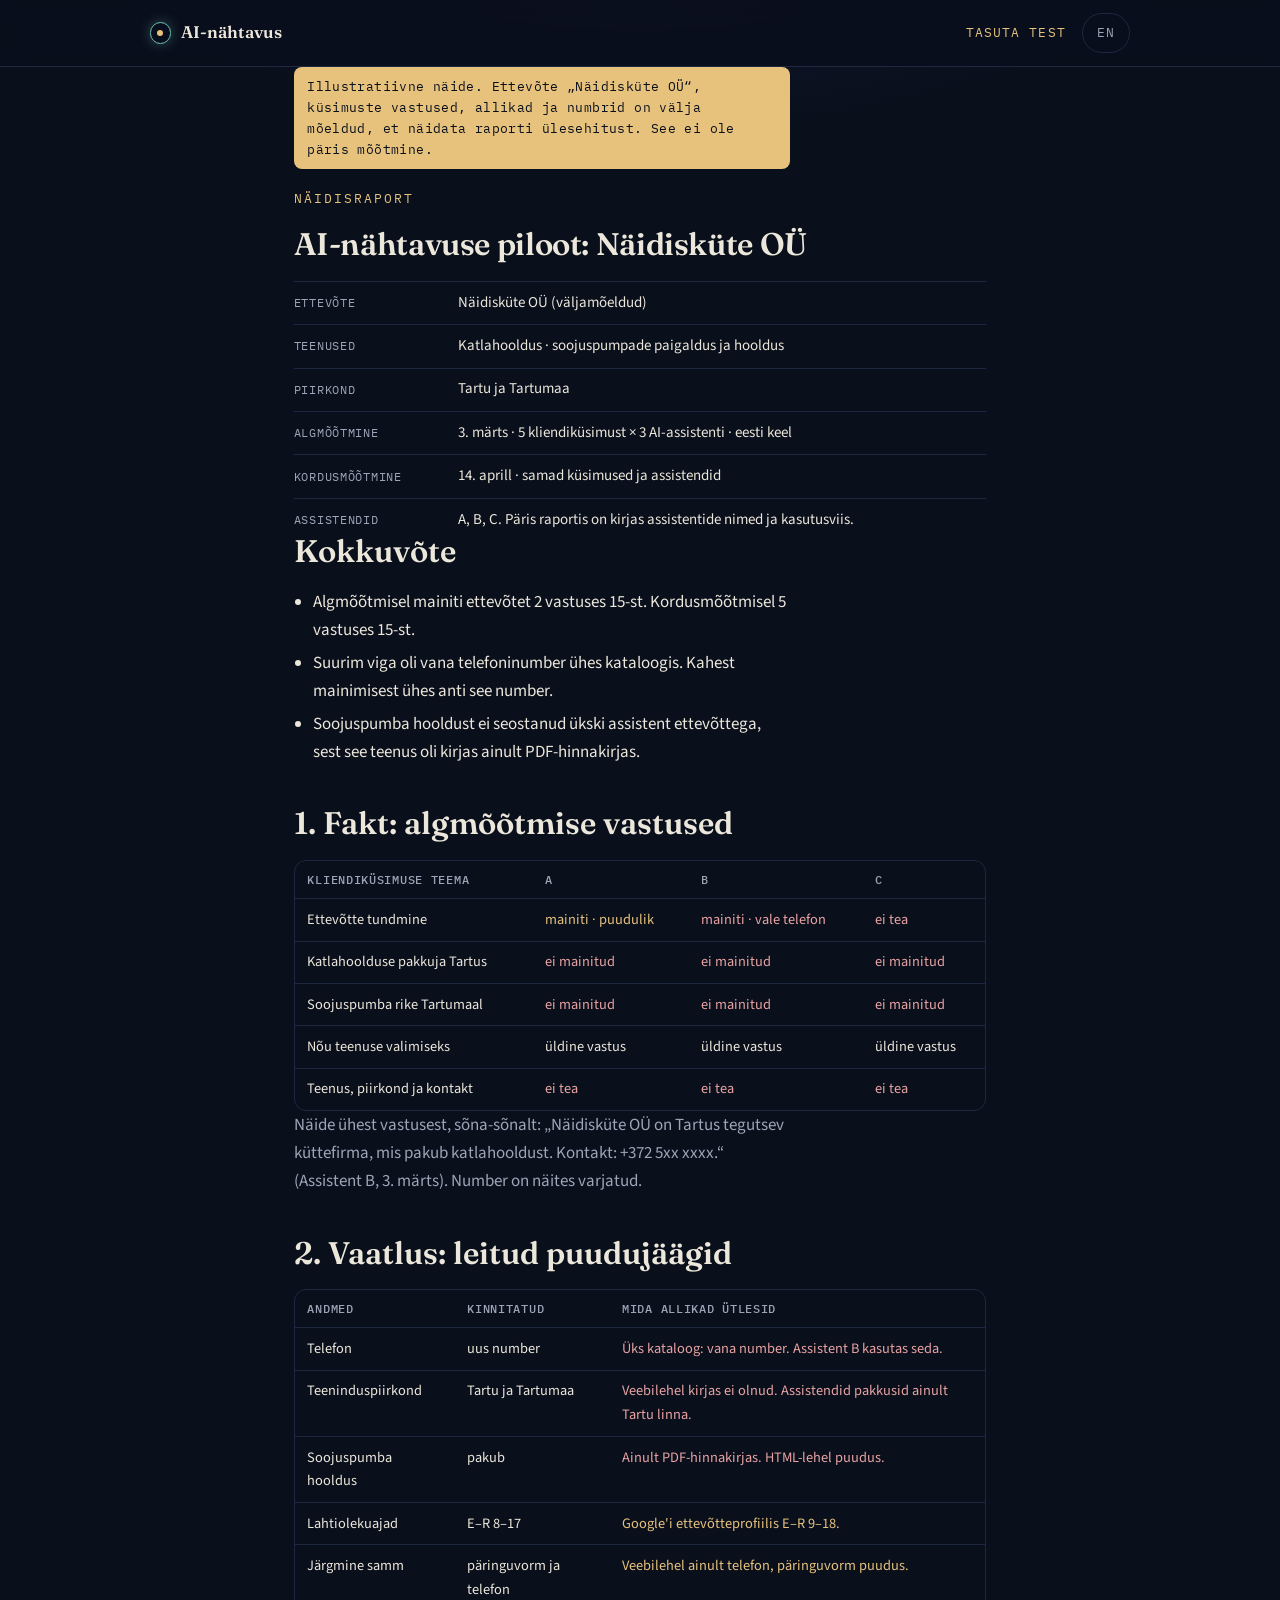
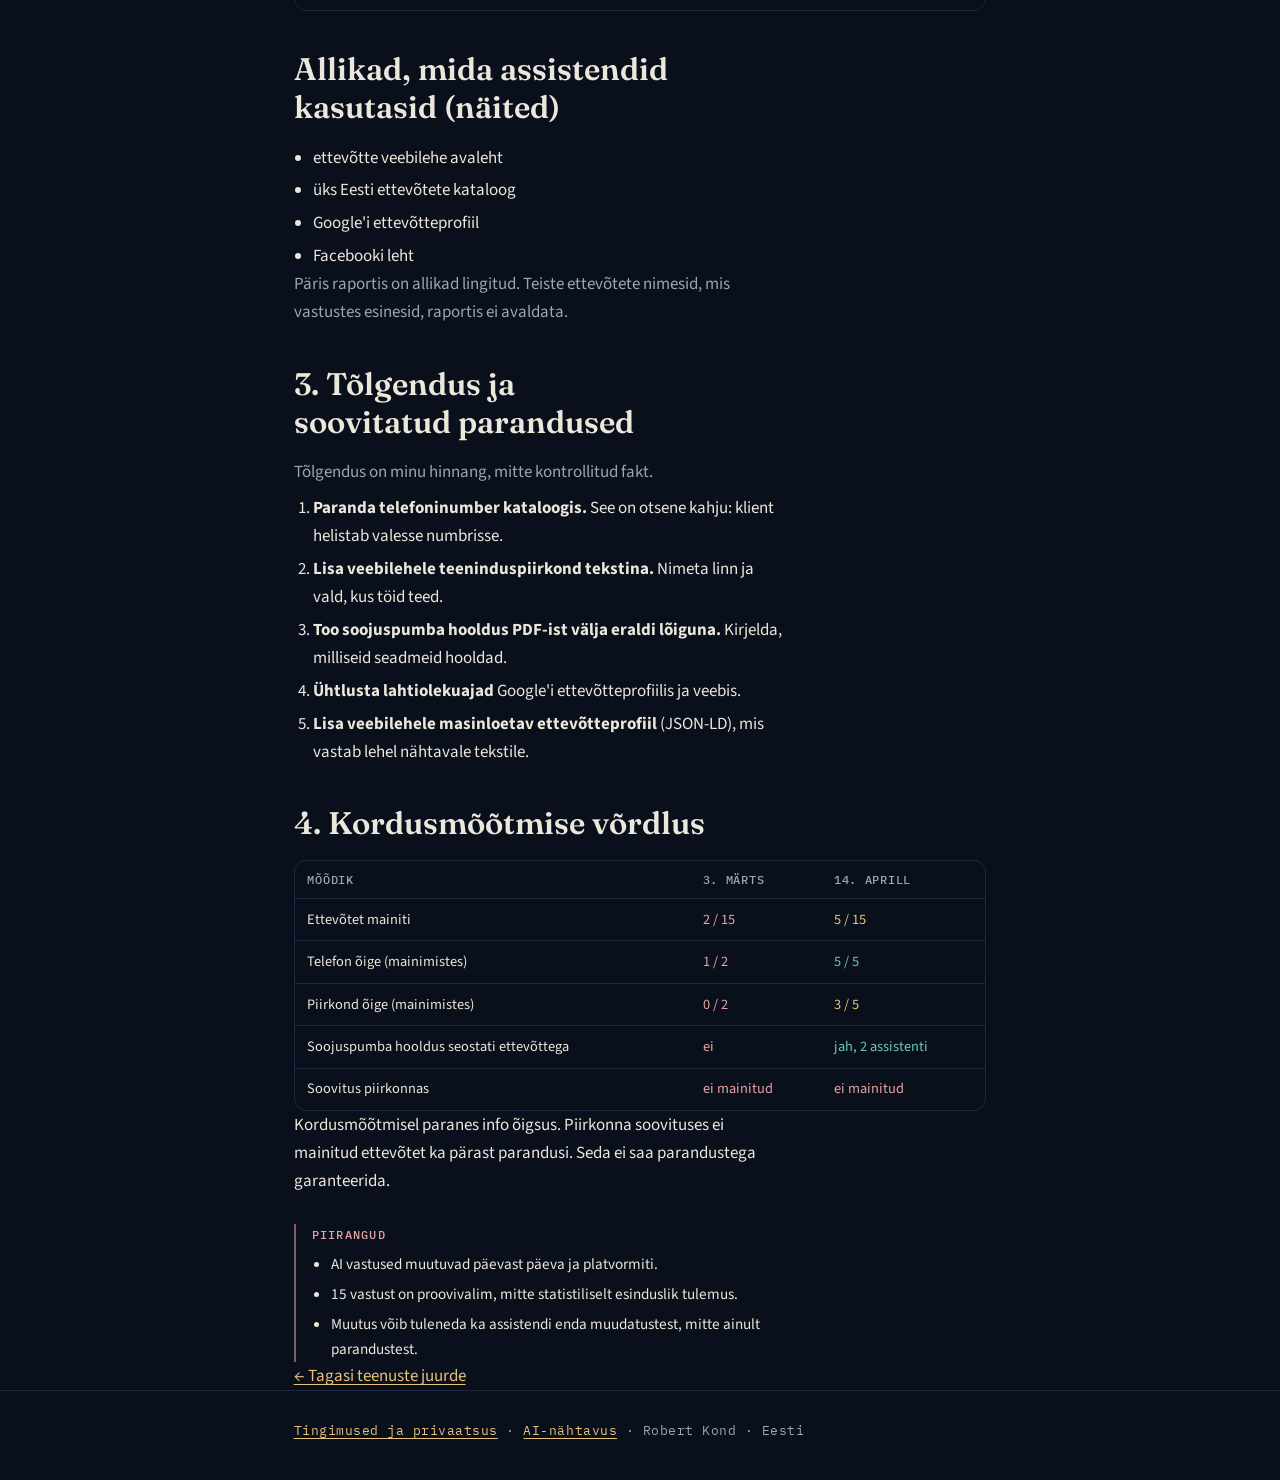
==== commit 2e6139ab: "chore(sample report): show question topics, not exact question templates Co-Authored-By: Claude Opus" ====
--- a/naidisraport.html
+++ b/naidisraport.html
@@ -40,7 +40,7 @@
         <div><dt>Ettevõte</dt><dd>Näidisküte OÜ (väljamõeldud)</dd></div>
         <div><dt>Teenused</dt><dd>Katlahooldus · soojuspumpade paigaldus ja hooldus</dd></div>
         <div><dt>Piirkond</dt><dd>Tartu ja Tartumaa</dd></div>
-        <div><dt>Algmõõtmine</dt><dd>3. märts · 5 küsimust × 3 AI-assistenti · eesti keel</dd></div>
+        <div><dt>Algmõõtmine</dt><dd>3. märts · 5 kliendiküsimust × 3 AI-assistenti · eesti keel</dd></div>
         <div><dt>Kordusmõõtmine</dt><dd>14. aprill · samad küsimused ja assistendid</dd></div>
         <div><dt>Assistendid</dt><dd>A, B, C. Päris raportis on kirjas assistentide nimed ja kasutusviis.</dd></div>
       </dl>
@@ -55,13 +55,13 @@
       <h2>1. Fakt: algmõõtmise vastused</h2>
       <div class="rtable-wrap">
         <table class="rtable">
-          <thead><tr><th>Küsimus</th><th>A</th><th>B</th><th>C</th></tr></thead>
-          <tbody>
-            <tr><td>Mida sa tead ettevõtte Näidisküte OÜ kohta?</td><td class="mid">mainiti · puudulik</td><td class="bad">mainiti · vale telefon</td><td class="bad">ei tea</td></tr>
-            <tr><td>Millist katlahoolduse pakkujat soovitaksid Tartus?</td><td class="bad">ei mainitud</td><td class="bad">ei mainitud</td><td class="bad">ei mainitud</td></tr>
-            <tr><td>Kelle poole pöörduda, kui soojuspump ei küta, Tartumaal?</td><td class="bad">ei mainitud</td><td class="bad">ei mainitud</td><td class="bad">ei mainitud</td></tr>
-            <tr><td>Mida arvestada soojuspumba hoolduse valimisel?</td><td>üldine vastus</td><td>üldine vastus</td><td>üldine vastus</td></tr>
-            <tr><td>Kas Näidisküte OÜ hooldab soojuspumpasid Tartumaal ja kuidas temaga ühendust võtta?</td><td class="bad">ei tea</td><td class="bad">ei tea</td><td class="bad">ei tea</td></tr>
+          <thead><tr><th>Kliendiküsimuse teema</th><th>A</th><th>B</th><th>C</th></tr></thead>
+          <tbody>
+            <tr><td>Ettevõtte tundmine</td><td class="mid">mainiti · puudulik</td><td class="bad">mainiti · vale telefon</td><td class="bad">ei tea</td></tr>
+            <tr><td>Katlahoolduse pakkuja Tartus</td><td class="bad">ei mainitud</td><td class="bad">ei mainitud</td><td class="bad">ei mainitud</td></tr>
+            <tr><td>Soojuspumba rike Tartumaal</td><td class="bad">ei mainitud</td><td class="bad">ei mainitud</td><td class="bad">ei mainitud</td></tr>
+            <tr><td>Nõu teenuse valimiseks</td><td>üldine vastus</td><td>üldine vastus</td><td>üldine vastus</td></tr>
+            <tr><td>Teenus, piirkond ja kontakt</td><td class="bad">ei tea</td><td class="bad">ei tea</td><td class="bad">ei tea</td></tr>
           </tbody>
         </table>
       </div>
@@ -109,11 +109,11 @@
             <tr><td>Telefon õige (mainimistes)</td><td class="bad">1 / 2</td><td class="ok">5 / 5</td></tr>
             <tr><td>Piirkond õige (mainimistes)</td><td class="bad">0 / 2</td><td class="mid">3 / 5</td></tr>
             <tr><td>Soojuspumba hooldus seostati ettevõttega</td><td class="bad">ei</td><td class="ok">jah, 2 assistenti</td></tr>
-            <tr><td>Kategooriaküsimus („soovita Tartus“)</td><td class="bad">ei mainitud</td><td class="bad">ei mainitud</td></tr>
-          </tbody>
-        </table>
-      </div>
-      <p>Kordusmõõtmisel paranes info õigsus. Kategooriaküsimuses ei mainitud ettevõtet ka pärast parandusi. Seda ei saa parandustega garanteerida.</p>
+            <tr><td>Soovitus piirkonnas</td><td class="bad">ei mainitud</td><td class="bad">ei mainitud</td></tr>
+          </tbody>
+        </table>
+      </div>
+      <p>Kordusmõõtmisel paranes info õigsus. Piirkonna soovituses ei mainitud ettevõtet ka pärast parandusi. Seda ei saa parandustega garanteerida.</p>
 
       <div class="limits">
         <b class="label">Piirangud</b>
@@ -152,7 +152,7 @@
         <div><dt>Company</dt><dd>Näidisküte OÜ (fictional)</dd></div>
         <div><dt>Services</dt><dd>Boiler maintenance · heat pump installation and maintenance</dd></div>
         <div><dt>Area</dt><dd>Tartu and Tartu County</dd></div>
-        <div><dt>Baseline</dt><dd>3 March · 5 questions × 3 AI assistants · Estonian</dd></div>
+        <div><dt>Baseline</dt><dd>3 March · 5 customer questions × 3 AI assistants · Estonian</dd></div>
         <div><dt>Follow-up</dt><dd>14 April · same questions and assistants</dd></div>
         <div><dt>Assistants</dt><dd>A, B, C. A real report names the assistants and how they were used.</dd></div>
       </dl>
@@ -167,13 +167,13 @@
       <h2>1. Fact: baseline answers</h2>
       <div class="rtable-wrap">
         <table class="rtable">
-          <thead><tr><th>Question</th><th>A</th><th>B</th><th>C</th></tr></thead>
-          <tbody>
-            <tr><td>What do you know about Näidisküte OÜ?</td><td class="mid">mentioned · incomplete</td><td class="bad">mentioned · wrong phone</td><td class="bad">doesn’t know</td></tr>
-            <tr><td>Which boiler maintenance provider would you recommend in Tartu?</td><td class="bad">not mentioned</td><td class="bad">not mentioned</td><td class="bad">not mentioned</td></tr>
-            <tr><td>Who should I call if my heat pump isn’t heating, in Tartu County?</td><td class="bad">not mentioned</td><td class="bad">not mentioned</td><td class="bad">not mentioned</td></tr>
-            <tr><td>What should I consider when choosing heat pump maintenance?</td><td>general answer</td><td>general answer</td><td>general answer</td></tr>
-            <tr><td>Does Näidisküte OÜ service heat pumps in Tartu County, and how do I contact them?</td><td class="bad">doesn’t know</td><td class="bad">doesn’t know</td><td class="bad">doesn’t know</td></tr>
+          <thead><tr><th>Customer question topic</th><th>A</th><th>B</th><th>C</th></tr></thead>
+          <tbody>
+            <tr><td>Knowing the company</td><td class="mid">mentioned · incomplete</td><td class="bad">mentioned · wrong phone</td><td class="bad">doesn’t know</td></tr>
+            <tr><td>Boiler maintenance provider in Tartu</td><td class="bad">not mentioned</td><td class="bad">not mentioned</td><td class="bad">not mentioned</td></tr>
+            <tr><td>Heat pump fault in Tartu County</td><td class="bad">not mentioned</td><td class="bad">not mentioned</td><td class="bad">not mentioned</td></tr>
+            <tr><td>Advice on choosing the service</td><td>general answer</td><td>general answer</td><td>general answer</td></tr>
+            <tr><td>Service, area and contact</td><td class="bad">doesn’t know</td><td class="bad">doesn’t know</td><td class="bad">doesn’t know</td></tr>
           </tbody>
         </table>
       </div>
@@ -221,11 +221,11 @@
             <tr><td>Phone correct (in mentions)</td><td class="bad">1 / 2</td><td class="ok">5 / 5</td></tr>
             <tr><td>Area correct (in mentions)</td><td class="bad">0 / 2</td><td class="mid">3 / 5</td></tr>
             <tr><td>Heat pump maintenance linked to the company</td><td class="bad">no</td><td class="ok">yes, 2 assistants</td></tr>
-            <tr><td>Category question (“recommend in Tartu”)</td><td class="bad">not mentioned</td><td class="bad">not mentioned</td></tr>
-          </tbody>
-        </table>
-      </div>
-      <p>The accuracy of the information improved at follow-up. The company was still not mentioned in the category question. Fixes cannot guarantee that.</p>
+            <tr><td>Recommendation in the area</td><td class="bad">not mentioned</td><td class="bad">not mentioned</td></tr>
+          </tbody>
+        </table>
+      </div>
+      <p>The accuracy of the information improved at follow-up. The company was still not mentioned when asked for a recommendation in the area. Fixes cannot guarantee that.</p>
 
       <div class="limits">
         <b class="label">Limits</b>
--- a/site.css
+++ b/site.css
@@ -270,7 +270,7 @@
 .levels li.future::before { color: var(--muted); }
 .levels .tag { margin-top: auto; }
 
-.tbd { font-family: var(--mono); font-size: .82em; color: var(--gold); border: 1px dashed rgba(230,194,125,.6); border-radius: 4px; padding: 0 .35rem; white-space: nowrap; }
+.tbd { font-family: var(--mono); font-size: .82em; color: var(--gold); border: 1px dashed rgba(230,194,125,.6); border-radius: 4px; padding: 0 .35rem; overflow-wrap: anywhere; -webkit-box-decoration-break: clone; box-decoration-break: clone; }
 
 .outputs { list-style: none; padding: 0; display: grid; grid-template-columns: repeat(2, minmax(0, 1fr)); gap: .55rem 1.4rem; counter-reset: out; }
 .outputs li { counter-increment: out; display: grid; grid-template-columns: 1.8rem minmax(0, 1fr); color: var(--ivory); }
@@ -321,3 +321,10 @@
   .spec div { grid-template-columns: 1fr; gap: .15rem; }
 }
 .rtable caption { text-align: left; padding: .7rem .8rem 0; }
+.tier, .levels li, .spec dd { min-width: 0; }
+
+/* ---- Positioning: differentiation and short method ---- */
+.diff-gain { margin-top: 1.4rem; max-width: 62ch; }
+.method-short { display: grid; gap: .7rem; max-width: 62ch; }
+.method-short p:first-child { color: var(--ivory); font-size: 1.05rem; }
+.method-short p + p { color: var(--muted); }
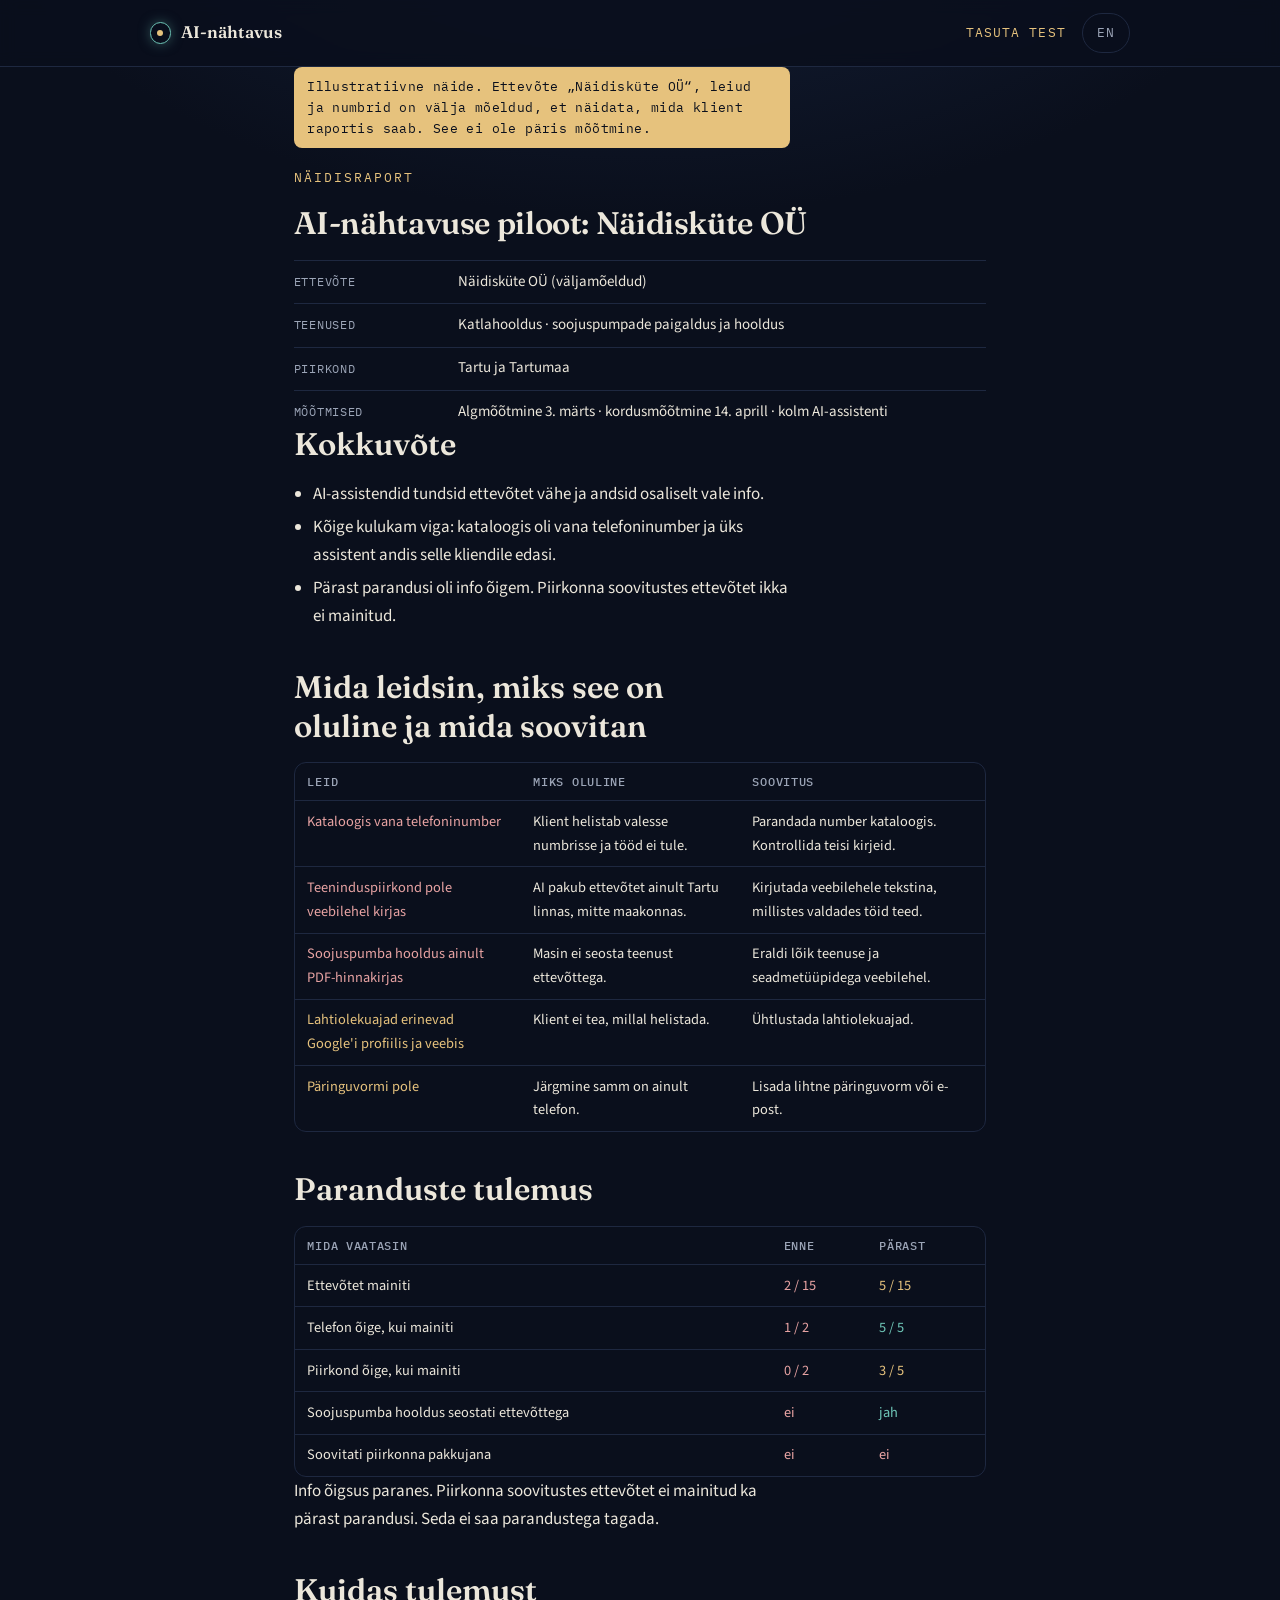
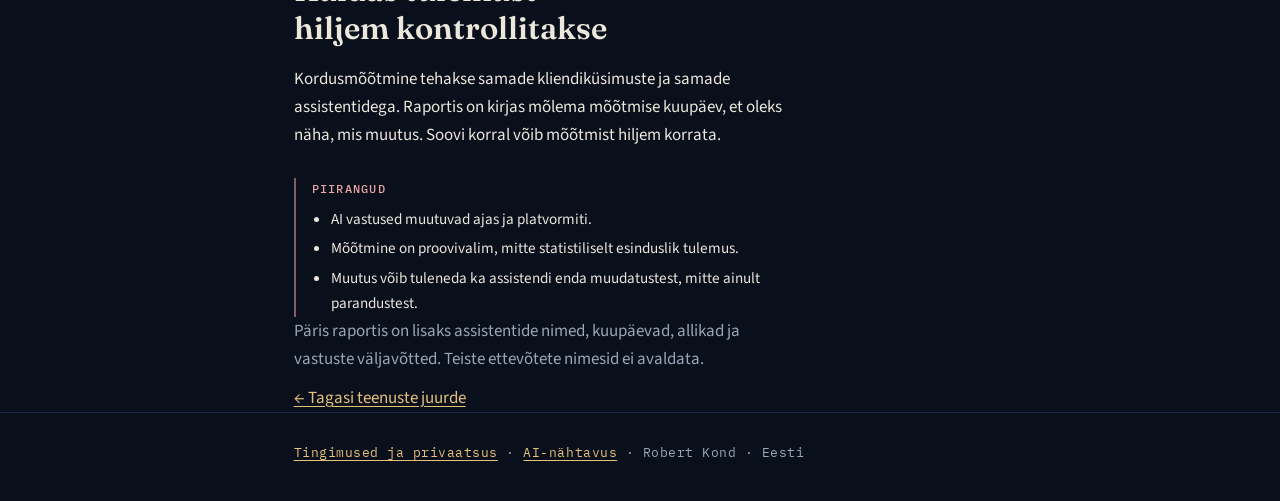
==== commit b4423f28: "feat(sample report): finding, why it matters, fix, result, how it is checked Removes the fact/observ" ====
--- a/naidisraport.html
+++ b/naidisraport.html
@@ -4,7 +4,7 @@
 <meta charset="utf-8">
 <meta name="viewport" content="width=device-width, initial-scale=1, viewport-fit=cover">
 <title>Näidisraport · AI-nähtavus</title>
-<meta name="description" content="Illustratiivne näidisraport: kuidas näeb välja AI-nähtavuse mõõtmise tulemus. Ettevõte ja andmed on välja mõeldud.">
+<meta name="description" content="Illustratiivne näidisraport: mida klient AI-nähtavuse piloodist saab. Ettevõte ja andmed on välja mõeldud.">
 <!-- Fictional company: keep it out of search indexes so no system mistakes it for a real business. -->
 <meta name="robots" content="noindex">
 <meta name="theme-color" content="#0A0F1C">
@@ -33,96 +33,64 @@
 <main id="main-et">
   <article class="block top doc" aria-labelledby="h-r-et">
     <div class="wrap">
-      <p class="notice">Illustratiivne näide. Ettevõte „Näidisküte OÜ“, küsimuste vastused, allikad ja numbrid on välja mõeldud, et näidata raporti ülesehitust. See ei ole päris mõõtmine.</p>
+      <p class="notice">Illustratiivne näide. Ettevõte „Näidisküte OÜ“, leiud ja numbrid on välja mõeldud, et näidata, mida klient raportis saab. See ei ole päris mõõtmine.</p>
       <p class="kicker">Näidisraport</p>
       <h1 id="h-r-et" class="h2">AI-nähtavuse piloot: Näidisküte OÜ</h1>
       <dl class="spec">
         <div><dt>Ettevõte</dt><dd>Näidisküte OÜ (väljamõeldud)</dd></div>
         <div><dt>Teenused</dt><dd>Katlahooldus · soojuspumpade paigaldus ja hooldus</dd></div>
         <div><dt>Piirkond</dt><dd>Tartu ja Tartumaa</dd></div>
-        <div><dt>Algmõõtmine</dt><dd>3. märts · 5 kliendiküsimust × 3 AI-assistenti · eesti keel</dd></div>
-        <div><dt>Kordusmõõtmine</dt><dd>14. aprill · samad küsimused ja assistendid</dd></div>
-        <div><dt>Assistendid</dt><dd>A, B, C. Päris raportis on kirjas assistentide nimed ja kasutusviis.</dd></div>
+        <div><dt>Mõõtmised</dt><dd>Algmõõtmine 3. märts · kordusmõõtmine 14. aprill · kolm AI-assistenti</dd></div>
       </dl>
 
       <h2>Kokkuvõte</h2>
       <ul>
-        <li>Algmõõtmisel mainiti ettevõtet 2 vastuses 15-st. Kordusmõõtmisel 5 vastuses 15-st.</li>
-        <li>Suurim viga oli vana telefoninumber ühes kataloogis. Kahest mainimisest ühes anti see number.</li>
-        <li>Soojuspumba hooldust ei seostanud ükski assistent ettevõttega, sest see teenus oli kirjas ainult PDF-hinnakirjas.</li>
+        <li>AI-assistendid tundsid ettevõtet vähe ja andsid osaliselt vale info.</li>
+        <li>Kõige kulukam viga: kataloogis oli vana telefoninumber ja üks assistent andis selle kliendile edasi.</li>
+        <li>Pärast parandusi oli info õigem. Piirkonna soovitustes ettevõtet ikka ei mainitud.</li>
       </ul>
 
-      <h2>1. Fakt: algmõõtmise vastused</h2>
+      <h2>Mida leidsin, miks see on oluline ja mida soovitan</h2>
       <div class="rtable-wrap">
         <table class="rtable">
-          <thead><tr><th>Kliendiküsimuse teema</th><th>A</th><th>B</th><th>C</th></tr></thead>
+          <thead><tr><th>Leid</th><th>Miks oluline</th><th>Soovitus</th></tr></thead>
           <tbody>
-            <tr><td>Ettevõtte tundmine</td><td class="mid">mainiti · puudulik</td><td class="bad">mainiti · vale telefon</td><td class="bad">ei tea</td></tr>
-            <tr><td>Katlahoolduse pakkuja Tartus</td><td class="bad">ei mainitud</td><td class="bad">ei mainitud</td><td class="bad">ei mainitud</td></tr>
-            <tr><td>Soojuspumba rike Tartumaal</td><td class="bad">ei mainitud</td><td class="bad">ei mainitud</td><td class="bad">ei mainitud</td></tr>
-            <tr><td>Nõu teenuse valimiseks</td><td>üldine vastus</td><td>üldine vastus</td><td>üldine vastus</td></tr>
-            <tr><td>Teenus, piirkond ja kontakt</td><td class="bad">ei tea</td><td class="bad">ei tea</td><td class="bad">ei tea</td></tr>
-          </tbody>
-        </table>
-      </div>
-      <p class="muted">Näide ühest vastusest, sõna-sõnalt: „Näidisküte OÜ on Tartus tegutsev küttefirma, mis pakub katlahooldust. Kontakt: +372 5xx xxxx.“ (Assistent B, 3. märts). Number on näites varjatud.</p>
-
-      <h2>2. Vaatlus: leitud puudujäägid</h2>
-      <div class="rtable-wrap">
-        <table class="rtable">
-          <thead><tr><th>Andmed</th><th>Kinnitatud</th><th>Mida allikad ütlesid</th></tr></thead>
-          <tbody>
-            <tr><td>Telefon</td><td>uus number</td><td class="bad">Üks kataloog: vana number. Assistent B kasutas seda.</td></tr>
-            <tr><td>Teeninduspiirkond</td><td>Tartu ja Tartumaa</td><td class="bad">Veebilehel kirjas ei olnud. Assistendid pakkusid ainult Tartu linna.</td></tr>
-            <tr><td>Soojuspumba hooldus</td><td>pakub</td><td class="bad">Ainult PDF-hinnakirjas. HTML-lehel puudus.</td></tr>
-            <tr><td>Lahtiolekuajad</td><td>E–R 8–17</td><td class="mid">Google'i ettevõtteprofiilis E–R 9–18.</td></tr>
-            <tr><td>Järgmine samm</td><td>päringuvorm ja telefon</td><td class="mid">Veebilehel ainult telefon, päringuvorm puudus.</td></tr>
+            <tr><td class="bad">Kataloogis vana telefoninumber</td><td>Klient helistab valesse numbrisse ja tööd ei tule.</td><td>Parandada number kataloogis. Kontrollida teisi kirjeid.</td></tr>
+            <tr><td class="bad">Teeninduspiirkond pole veebilehel kirjas</td><td>AI pakub ettevõtet ainult Tartu linnas, mitte maakonnas.</td><td>Kirjutada veebilehele tekstina, millistes valdades töid teed.</td></tr>
+            <tr><td class="bad">Soojuspumba hooldus ainult PDF-hinnakirjas</td><td>Masin ei seosta teenust ettevõttega.</td><td>Eraldi lõik teenuse ja seadmetüüpidega veebilehel.</td></tr>
+            <tr><td class="mid">Lahtiolekuajad erinevad Google'i profiilis ja veebis</td><td>Klient ei tea, millal helistada.</td><td>Ühtlustada lahtiolekuajad.</td></tr>
+            <tr><td class="mid">Päringuvormi pole</td><td>Järgmine samm on ainult telefon.</td><td>Lisada lihtne päringuvorm või e-post.</td></tr>
           </tbody>
         </table>
       </div>
 
-      <h2>Allikad, mida assistendid kasutasid (näited)</h2>
-      <ul>
-        <li>ettevõtte veebilehe avaleht</li>
-        <li>üks Eesti ettevõtete kataloog</li>
-        <li>Google'i ettevõtteprofiil</li>
-        <li>Facebooki leht</li>
-      </ul>
-      <p class="muted">Päris raportis on allikad lingitud. Teiste ettevõtete nimesid, mis vastustes esinesid, raportis ei avaldata.</p>
-
-      <h2>3. Tõlgendus ja soovitatud parandused</h2>
-      <p class="muted">Tõlgendus on minu hinnang, mitte kontrollitud fakt.</p>
-      <ol>
-        <li><b>Paranda telefoninumber kataloogis.</b> See on otsene kahju: klient helistab valesse numbrisse.</li>
-        <li><b>Lisa veebilehele teeninduspiirkond tekstina.</b> Nimeta linn ja vald, kus töid teed.</li>
-        <li><b>Too soojuspumba hooldus PDF-ist välja eraldi lõiguna.</b> Kirjelda, milliseid seadmeid hooldad.</li>
-        <li><b>Ühtlusta lahtiolekuajad</b> Google'i ettevõtteprofiilis ja veebis.</li>
-        <li><b>Lisa veebilehele masinloetav ettevõtteprofiil</b> (JSON-LD), mis vastab lehel nähtavale tekstile.</li>
-      </ol>
-
-      <h2>4. Kordusmõõtmise võrdlus</h2>
+      <h2>Paranduste tulemus</h2>
       <div class="rtable-wrap">
         <table class="rtable">
-          <thead><tr><th>Mõõdik</th><th>3. märts</th><th>14. aprill</th></tr></thead>
+          <thead><tr><th>Mida vaatasin</th><th>Enne</th><th>Pärast</th></tr></thead>
           <tbody>
             <tr><td>Ettevõtet mainiti</td><td class="bad">2 / 15</td><td class="mid">5 / 15</td></tr>
-            <tr><td>Telefon õige (mainimistes)</td><td class="bad">1 / 2</td><td class="ok">5 / 5</td></tr>
-            <tr><td>Piirkond õige (mainimistes)</td><td class="bad">0 / 2</td><td class="mid">3 / 5</td></tr>
-            <tr><td>Soojuspumba hooldus seostati ettevõttega</td><td class="bad">ei</td><td class="ok">jah, 2 assistenti</td></tr>
-            <tr><td>Soovitus piirkonnas</td><td class="bad">ei mainitud</td><td class="bad">ei mainitud</td></tr>
+            <tr><td>Telefon õige, kui mainiti</td><td class="bad">1 / 2</td><td class="ok">5 / 5</td></tr>
+            <tr><td>Piirkond õige, kui mainiti</td><td class="bad">0 / 2</td><td class="mid">3 / 5</td></tr>
+            <tr><td>Soojuspumba hooldus seostati ettevõttega</td><td class="bad">ei</td><td class="ok">jah</td></tr>
+            <tr><td>Soovitati piirkonna pakkujana</td><td class="bad">ei</td><td class="bad">ei</td></tr>
           </tbody>
         </table>
       </div>
-      <p>Kordusmõõtmisel paranes info õigsus. Piirkonna soovituses ei mainitud ettevõtet ka pärast parandusi. Seda ei saa parandustega garanteerida.</p>
+      <p>Info õigsus paranes. Piirkonna soovitustes ettevõtet ei mainitud ka pärast parandusi. Seda ei saa parandustega tagada.</p>
+
+      <h2>Kuidas tulemust hiljem kontrollitakse</h2>
+      <p>Kordusmõõtmine tehakse samade kliendiküsimuste ja samade assistentidega. Raportis on kirjas mõlema mõõtmise kuupäev, et oleks näha, mis muutus. Soovi korral võib mõõtmist hiljem korrata.</p>
 
       <div class="limits">
         <b class="label">Piirangud</b>
         <ul>
-          <li>AI vastused muutuvad päevast päeva ja platvormiti.</li>
-          <li>15 vastust on proovivalim, mitte statistiliselt esinduslik tulemus.</li>
+          <li>AI vastused muutuvad ajas ja platvormiti.</li>
+          <li>Mõõtmine on proovivalim, mitte statistiliselt esinduslik tulemus.</li>
           <li>Muutus võib tuleneda ka assistendi enda muudatustest, mitte ainult parandustest.</li>
         </ul>
       </div>
+      <p class="muted">Päris raportis on lisaks assistentide nimed, kuupäevad, allikad ja vastuste väljavõtted. Teiste ettevõtete nimesid ei avaldata.</p>
       <p class="more"><a href="./#teenused-et">← Tagasi teenuste juurde</a></p>
     </div>
   </article>
@@ -145,96 +113,64 @@
 <main id="main-en">
   <article class="block top doc" aria-labelledby="h-r-en">
     <div class="wrap">
-      <p class="notice">Illustrative example. The company “Näidisküte OÜ”, the answers, sources and numbers are made up to show how the report is structured. This is not a real measurement.</p>
+      <p class="notice">Illustrative example. The company “Näidisküte OÜ”, the findings and the numbers are made up to show what a client gets in the report. This is not a real measurement.</p>
       <p class="kicker">Sample report</p>
       <h1 id="h-r-en" class="h2">AI visibility pilot: Näidisküte OÜ</h1>
       <dl class="spec">
         <div><dt>Company</dt><dd>Näidisküte OÜ (fictional)</dd></div>
         <div><dt>Services</dt><dd>Boiler maintenance · heat pump installation and maintenance</dd></div>
         <div><dt>Area</dt><dd>Tartu and Tartu County</dd></div>
-        <div><dt>Baseline</dt><dd>3 March · 5 customer questions × 3 AI assistants · Estonian</dd></div>
-        <div><dt>Follow-up</dt><dd>14 April · same questions and assistants</dd></div>
-        <div><dt>Assistants</dt><dd>A, B, C. A real report names the assistants and how they were used.</dd></div>
+        <div><dt>Measurements</dt><dd>Baseline 3 March · follow-up 14 April · three AI assistants</dd></div>
       </dl>
 
       <h2>Summary</h2>
       <ul>
-        <li>At baseline the company was mentioned in 2 of 15 answers. At follow-up, in 5 of 15.</li>
-        <li>The biggest error was an old phone number in one directory. One of the two mentions gave that number.</li>
-        <li>No assistant linked heat pump maintenance to the company, because the service was only listed in a PDF price list.</li>
+        <li>AI assistants knew little about the company and gave partly wrong information.</li>
+        <li>The most costly error: an old phone number in a directory, which one assistant passed on to the customer.</li>
+        <li>After the fixes the information was more accurate. The company was still not mentioned in recommendations for the area.</li>
       </ul>
 
-      <h2>1. Fact: baseline answers</h2>
+      <h2>What I found, why it matters and what I recommend</h2>
       <div class="rtable-wrap">
         <table class="rtable">
-          <thead><tr><th>Customer question topic</th><th>A</th><th>B</th><th>C</th></tr></thead>
+          <thead><tr><th>Finding</th><th>Why it matters</th><th>Recommendation</th></tr></thead>
           <tbody>
-            <tr><td>Knowing the company</td><td class="mid">mentioned · incomplete</td><td class="bad">mentioned · wrong phone</td><td class="bad">doesn’t know</td></tr>
-            <tr><td>Boiler maintenance provider in Tartu</td><td class="bad">not mentioned</td><td class="bad">not mentioned</td><td class="bad">not mentioned</td></tr>
-            <tr><td>Heat pump fault in Tartu County</td><td class="bad">not mentioned</td><td class="bad">not mentioned</td><td class="bad">not mentioned</td></tr>
-            <tr><td>Advice on choosing the service</td><td>general answer</td><td>general answer</td><td>general answer</td></tr>
-            <tr><td>Service, area and contact</td><td class="bad">doesn’t know</td><td class="bad">doesn’t know</td><td class="bad">doesn’t know</td></tr>
-          </tbody>
-        </table>
-      </div>
-      <p class="muted">One answer, word for word: “Näidisküte OÜ is a heating company in Tartu offering boiler maintenance. Contact: +372 5xx xxxx.” (Assistant B, 3 March). The number is masked in this example.</p>
-
-      <h2>2. Observation: gaps found</h2>
-      <div class="rtable-wrap">
-        <table class="rtable">
-          <thead><tr><th>Data</th><th>Confirmed</th><th>What sources said</th></tr></thead>
-          <tbody>
-            <tr><td>Phone</td><td>new number</td><td class="bad">One directory: old number. Assistant B used it.</td></tr>
-            <tr><td>Service area</td><td>Tartu and Tartu County</td><td class="bad">Not stated on the website. Assistants offered only Tartu city.</td></tr>
-            <tr><td>Heat pump maintenance</td><td>offered</td><td class="bad">Only in a PDF price list. Missing from the HTML pages.</td></tr>
-            <tr><td>Opening hours</td><td>Mon–Fri 8–17</td><td class="mid">Google Business Profile: Mon–Fri 9–18.</td></tr>
-            <tr><td>Next step</td><td>enquiry form and phone</td><td class="mid">Website showed only the phone, no enquiry form.</td></tr>
+            <tr><td class="bad">Old phone number in a directory</td><td>Customers call the wrong number and the work doesn’t come in.</td><td>Fix the number in the directory. Check the other listings.</td></tr>
+            <tr><td class="bad">Service area not stated on the website</td><td>AI offers the company only in Tartu city, not the county.</td><td>State on the website, as text, which municipalities you cover.</td></tr>
+            <tr><td class="bad">Heat pump maintenance only in a PDF price list</td><td>Machines don’t link the service to the company.</td><td>A separate section on the website with the service and equipment types.</td></tr>
+            <tr><td class="mid">Opening hours differ between Google profile and website</td><td>Customers don’t know when to call.</td><td>Align the opening hours.</td></tr>
+            <tr><td class="mid">No enquiry form</td><td>The only next step is a phone call.</td><td>Add a simple enquiry form or email.</td></tr>
           </tbody>
         </table>
       </div>
 
-      <h2>Sources the assistants used (examples)</h2>
-      <ul>
-        <li>company website front page</li>
-        <li>one Estonian business directory</li>
-        <li>Google Business Profile</li>
-        <li>Facebook page</li>
-      </ul>
-      <p class="muted">A real report links the sources. Names of other companies that appeared in the answers are not published.</p>
-
-      <h2>3. Interpretation and recommended fixes</h2>
-      <p class="muted">Interpretation is my view, not a verified fact.</p>
-      <ol>
-        <li><b>Fix the phone number in the directory.</b> This is direct harm: customers call the wrong number.</li>
-        <li><b>State the service area on the website as text.</b> Name the towns and municipalities you cover.</li>
-        <li><b>Move heat pump maintenance out of the PDF into its own section.</b> Say which equipment you service.</li>
-        <li><b>Align opening hours</b> in the Google Business Profile and on the website.</li>
-        <li><b>Add a machine-readable company profile</b> (JSON-LD) to the website that matches the visible text.</li>
-      </ol>
-
-      <h2>4. Follow-up comparison</h2>
+      <h2>Result of the fixes</h2>
       <div class="rtable-wrap">
         <table class="rtable">
-          <thead><tr><th>Measure</th><th>3 March</th><th>14 April</th></tr></thead>
+          <thead><tr><th>What I looked at</th><th>Before</th><th>After</th></tr></thead>
           <tbody>
             <tr><td>Company mentioned</td><td class="bad">2 / 15</td><td class="mid">5 / 15</td></tr>
-            <tr><td>Phone correct (in mentions)</td><td class="bad">1 / 2</td><td class="ok">5 / 5</td></tr>
-            <tr><td>Area correct (in mentions)</td><td class="bad">0 / 2</td><td class="mid">3 / 5</td></tr>
-            <tr><td>Heat pump maintenance linked to the company</td><td class="bad">no</td><td class="ok">yes, 2 assistants</td></tr>
-            <tr><td>Recommendation in the area</td><td class="bad">not mentioned</td><td class="bad">not mentioned</td></tr>
+            <tr><td>Phone correct when mentioned</td><td class="bad">1 / 2</td><td class="ok">5 / 5</td></tr>
+            <tr><td>Area correct when mentioned</td><td class="bad">0 / 2</td><td class="mid">3 / 5</td></tr>
+            <tr><td>Heat pump maintenance linked to the company</td><td class="bad">no</td><td class="ok">yes</td></tr>
+            <tr><td>Recommended as a provider in the area</td><td class="bad">no</td><td class="bad">no</td></tr>
           </tbody>
         </table>
       </div>
-      <p>The accuracy of the information improved at follow-up. The company was still not mentioned when asked for a recommendation in the area. Fixes cannot guarantee that.</p>
+      <p>The accuracy of the information improved. The company was still not mentioned in recommendations for the area after the fixes. Fixes cannot guarantee that.</p>
+
+      <h2>How the result is checked later</h2>
+      <p>The follow-up uses the same customer questions and the same assistants. The report shows the dates of both measurements, so you can see what changed. The measurement can be repeated later on request.</p>
 
       <div class="limits">
         <b class="label">Limits</b>
         <ul>
-          <li>AI answers change from day to day and between platforms.</li>
-          <li>15 answers is a sample, not a statistically representative result.</li>
+          <li>AI answers change over time and between platforms.</li>
+          <li>A measurement is a sample, not a statistically representative result.</li>
           <li>A change can also come from the assistant itself, not only from the fixes.</li>
         </ul>
       </div>
+      <p class="muted">A real report also names the assistants and includes dates, sources and excerpts from the answers. Names of other companies are not published.</p>
       <p class="more"><a href="./?lang=en#services-en">← Back to services</a></p>
     </div>
   </article>
--- a/site.css
+++ b/site.css
@@ -328,3 +328,9 @@
 .method-short { display: grid; gap: .7rem; max-width: 62ch; }
 .method-short p:first-child { color: var(--ivory); font-size: 1.05rem; }
 .method-short p + p { color: var(--muted); }
+.kinds.two { grid-template-columns: repeat(2, minmax(0, 1fr)); }
+.levels.five { grid-template-columns: repeat(5, minmax(0, 1fr)); }
+.trust { margin-bottom: 2rem; }
+.who-name { margin-top: 0; }
+@media (max-width: 64rem) { .levels.five { grid-template-columns: repeat(2, minmax(0, 1fr)); } }
+@media (max-width: 40rem) { .kinds.two, .levels.five { grid-template-columns: 1fr; } }
